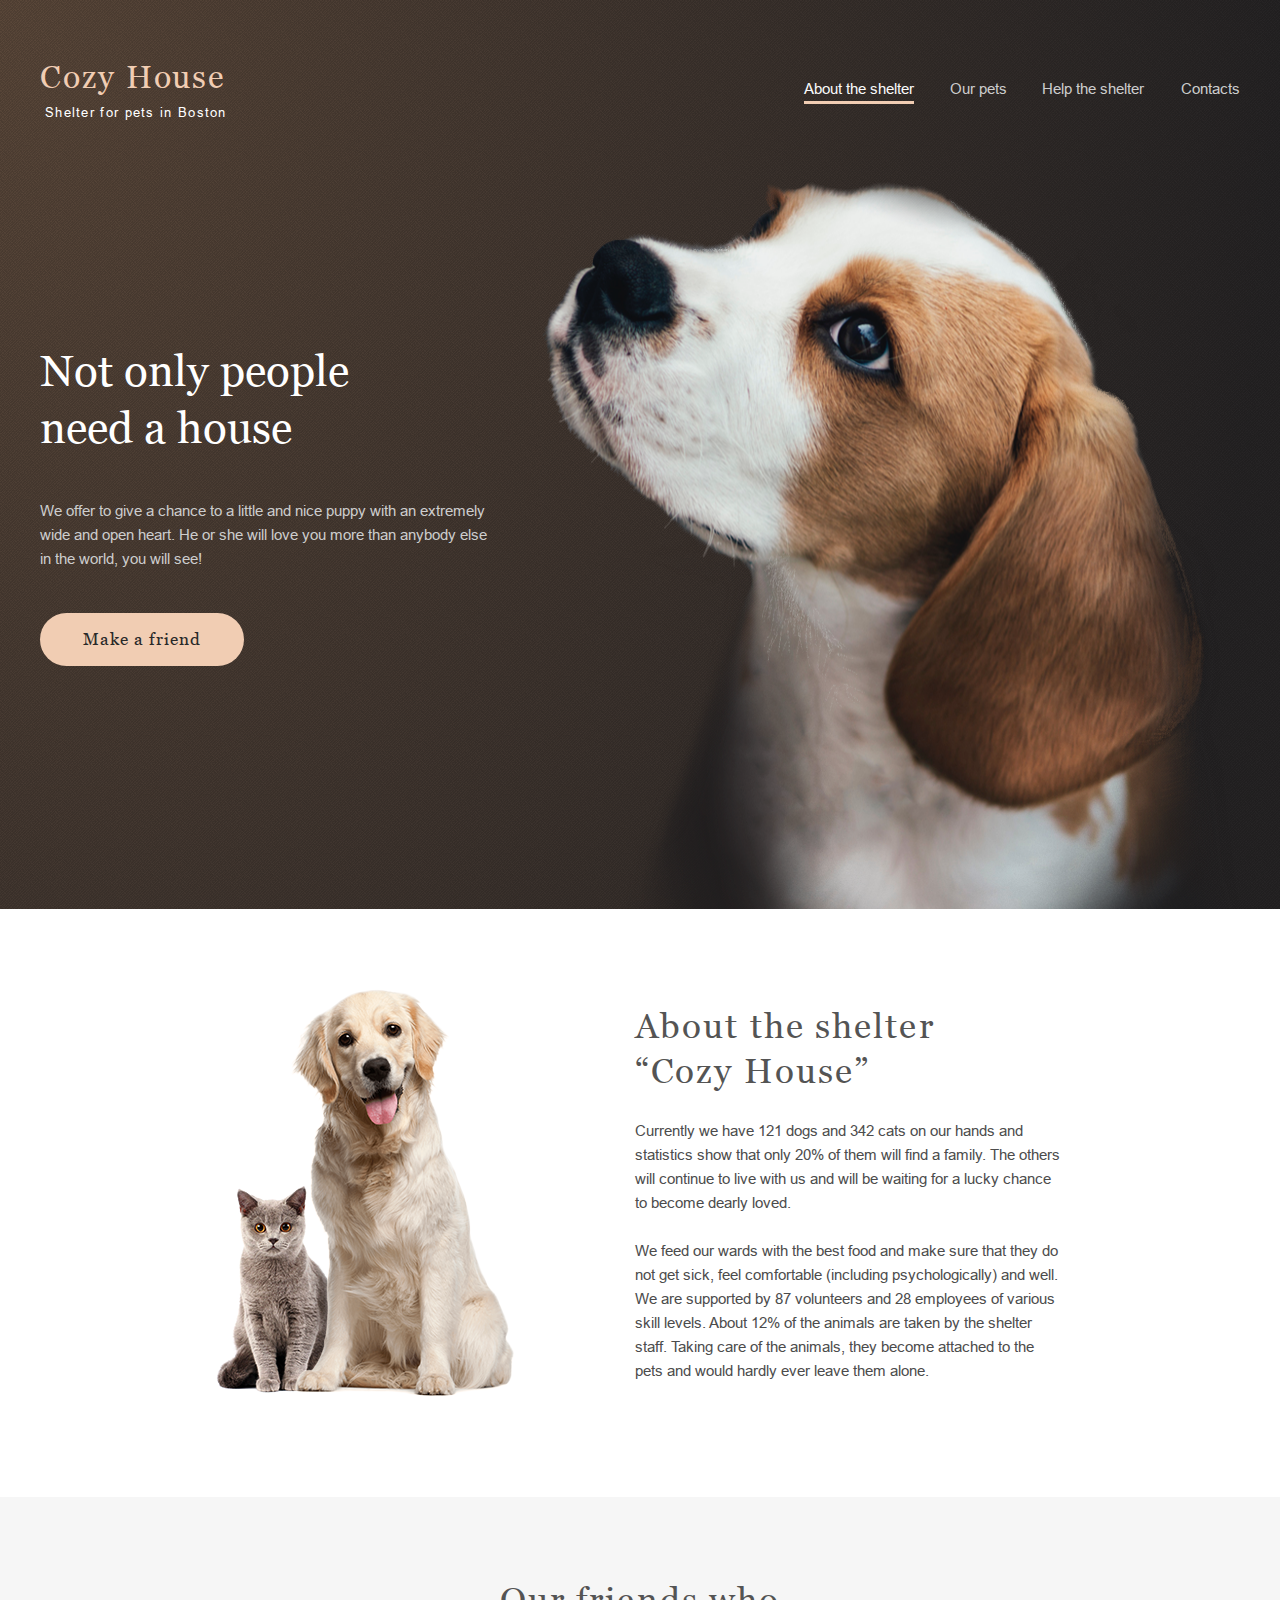
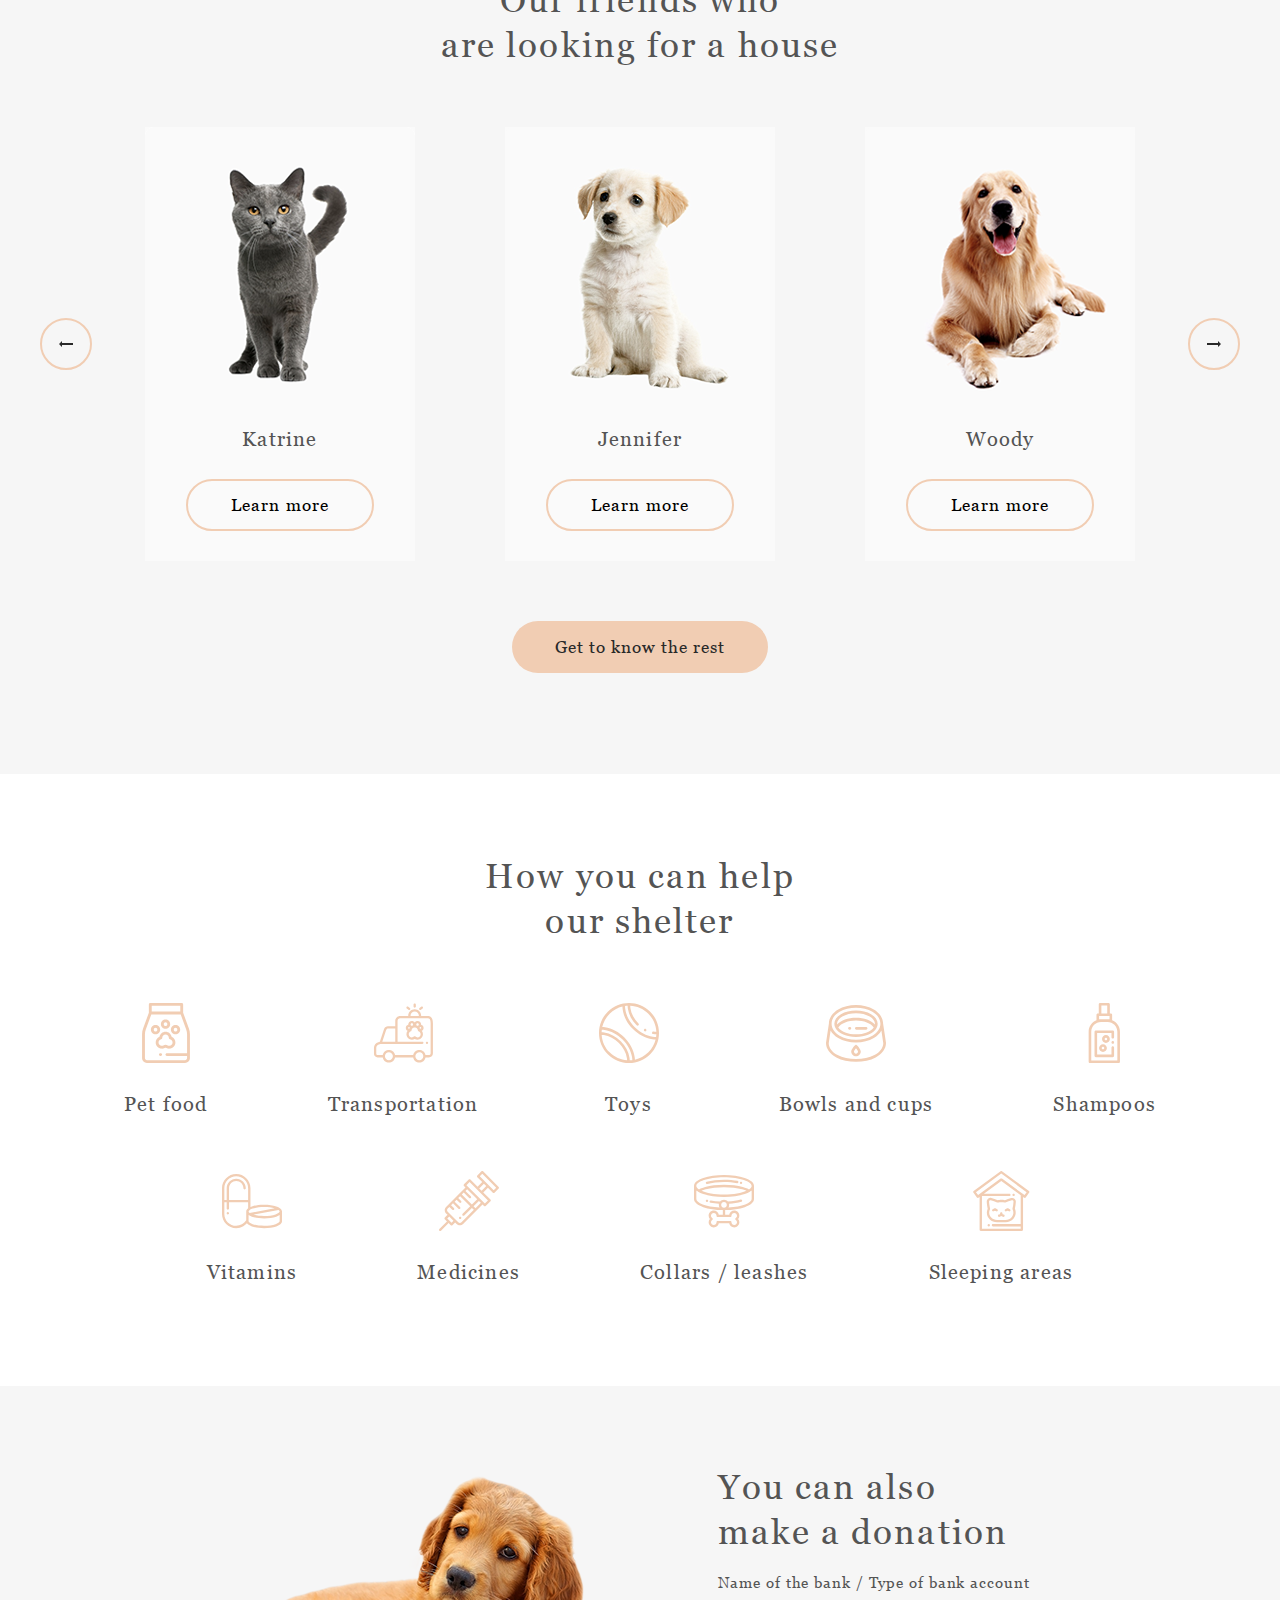
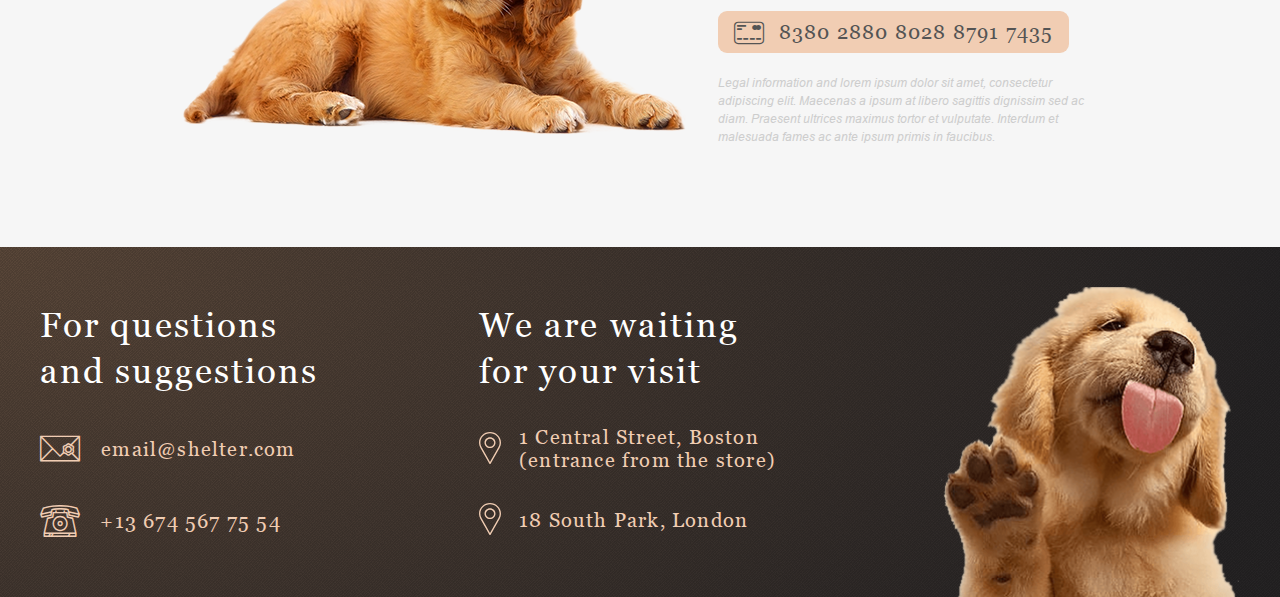
==== pages/main/index.html @ 93986384 "feat: add adaptive slider 768px and 320px" ====
<!DOCTYPE html>
<html lang="en">

<head>
    <meta charset="UTF-8">
    <meta http-equiv="X-UA-Compatible" content="IE=edge">
    <meta name="viewport" content="width=device-width, initial-scale=1.0">
    <title>Shelter</title>
    <link rel="stylesheet" href="style.css">
</head>

<body>
    <div class="wrapper">

        <header class="header">
            <div class="header__container _container">
                <div class="logo">
                    <a href="#" class="logo__title">
                        <h1>Cozy House</h1>
                    </a>
                    <p class="logo__subtitle">Shelter for pets in Boston</p>
                </div>
                <nav class="header__menu">
                    <ul class="menu__list">
                        <li class="menu__item">
                            <a href="" class="menu__link menu__link_active">About the shelter</a>
                        </li>
                        <li class="menu__item">
                            <a href="" class="menu__link">Our pets</a>
                        </li>
                        <li class="menu__item">
                            <a href="" class="menu__link">Help the shelter</a>
                        </li>
                        <li class="menu__item">
                            <a href="" class="menu__link">Contacts</a>
                        </li>
                    </ul>
                </nav>
            </div>
        </header>

        <main class="main">
            <section class="start-screen">
                <div class="start-screen__container _container">
                    <div class="start-screen__сontent">
                        <h2 class="start-screen__title title">Not only people need a house</h2>
                        <p class="start-screen__text text">We offer to give a chance to a little and nice puppy with an
                            extremely wide and open heart. He or she will love you more than anybody else in the world,
                            you will see!</p>
                            <div class="start-screen__button"><a href="" class="button orange">Make a friend</a></div>
                    </div>
                    <div class="start-screen-puppy _ibg">
                        <img src="../../assets/images/start-screen-puppy.png" alt="puppy">
                    </div>
                </div>
                <div class="start-screen__img"></div>
            </section>
            <section class="about">
                <div class="about__container _container">
                    <div class="about__pets _ibg">
                        <img src="../../assets/images/about-pets.png" alt="pets">
                    </div>
                    <div class="about__content">
                        <h2 class="about__title title_dark">About the shelter “Cozy House”</h2>
                        <p class="about__text text_dark">Currently we have 121 dogs and 342 cats on our hands and
                            statistics
                            show that only 20% of them will find a family. The others will continue to live with us and
                            will be waiting for a lucky chance to become dearly loved.</p>
                        <p class="about__text text_dark">We feed our wards with the best food and make sure that they do
                            not
                            get sick, feel comfortable (including psychologically) and well. We are supported by 87
                            volunteers and 28 employees of various skill levels. About 12% of the animals are taken by
                            the shelter staff. Taking care of the animals, they become attached to the pets and would
                            hardly ever leave them alone.</p>
                    </div>
                </div>
            </section>
            <section class="our-friends">
                <div class="our-friends__container _container">
                    <div class="our-friends__title title_dark">
                        <h2>Our friends who <br> are looking for a house</h2>
                    </div>
                    <div class="slider">
                        <button class="button-round slider-button" id="previous-slide"><img
                                src="../../assets/icons/left-arrow.svg" alt="left"></button>
                        <div class="slides">
                            <div class="card">
                                <img src="../../assets/images/katrine.png" alt="Katrine">
                                <h3>Katrine</h3>
                                <button class="button border">Learn more</button>
                            </div>
                            <div class="card">
                                <img src="../../assets/images/jennifer.png" alt="Jennifer">
                                <h3>Jennifer</h3>
                                <button class="button border">Learn more</button>
                            </div>
                            <div class="card">
                                <img src="../../assets/images/woody.png" alt="Woody">
                                <h3>Woody</h3>
                                <button class="button border">Learn more</button>
                            </div>
                        </div>
                        <button class="button-round slider-button" id="next-slide"><img
                                src="../../assets/icons/rigth-arrow.svg" alt="right"></button>
                    </div>
                    <a href="./../pets/index.html" class="button orange">Get to know the rest</a>
                </div>
            </section>
            <section class="help">
                <div class="help__container _container">
                    <div class="help__content">
                        <div class="help__title title_dark">How you can help <br>
                            our shelter</div>
                        <ul class="help__list">
                            <div class="help-card__container">
                                <li class="help-card help-card_1">
                                    <img src="../../assets/icons/icon-pet-food.svg" alt="" class="card__img">
                                    <h4 class="help-card__text">Pet food</h4>
                                </li>
                                <li class="help-card help-card_2">
                                    <img src="../../assets/icons/icon-transportation.svg" alt="" class="card__img">
                                    <h4 class="help-card__text">Transportation</h4>
                                </li>
                                <li class="help-card help-card_3">
                                    <img src="../../assets/icons/icon-toys.svg" alt="" class="card__img">
                                    <h4 class="help-card__text">Toys</h4>
                                </li>
                                <li class="help-card help-card_4">
                                    <img src="../../assets/icons/icon-bowls-and-cups.svg" alt="" class="card__img">
                                    <h4 class="help-card__text">Bowls and cups</h4>
                                </li>
                                <li class="help-card help-card_5">
                                    <img src="../../assets/icons/icon-shampoos.svg" alt="" class="card__img">
                                    <h4 class="help-card__text">Shampoos</h4>
                                </li>
                                <li class="help-card help-card_6">
                                    <img src="../../assets/icons/icon-vitamins.svg" alt="" class="card__img">
                                    <h4 class="help-card__text">Vitamins</h4>
                                </li>
                                <li class="help-card help-card_7">
                                    <img src="../../assets/icons/icon-medicines.svg" alt="" class="card__img">
                                    <h4 class="help-card__text">Medicines</h4>
                                </li>
                                <li class="help-card help-card_8">
                                    <img src="../../assets/icons/icon-collars-leashes.svg" alt="" class="card__img">
                                    <h4 class="help-card__text">Collars / leashes</h4>
                                </li>
                                <li class="help-card help-card_9">
                                    <img src="../../assets/icons/icon-sleeping-area.svg" alt="" class="card__img">
                                    <h4 class="help-card__text">Sleeping areas</h4>
                                </li>
                            </div>
                        </ul>
                    </div>
                </div>
            </section>
            <section class="donation">
                <div class="donation__container _container">
                    <img src="../../assets/images/donation-dog.png" alt="donation-dog" class="donation__img">
                    <div class="donation__content">
                        <h3 class="donation__title title_dark">You can also make a donation</h3>
                        <h5>Name of the bank / Type of bank account</h5>
                        <a href="" class="donation__credit-card _icon-credit-card">8380 2880 8028 8791 7435</a>
                        <p class="donation__text text">Legal information and lorem ipsum dolor sit amet, consectetur
                            adipiscing elit. Maecenas a ipsum at libero sagittis dignissim sed ac diam. Praesent
                            ultrices maximus tortor et vulputate. Interdum et malesuada fames ac ante ipsum primis in
                            faucibus.</p>
                    </div>
                </div>
            </section>
        </main>

        <footer class=" footer">
            <div class="footer__container _container">
                <div class="questions footer-content">
                    <h3 class="questions__title title">For questions and suggestions</h3>
                    <div class="questions__email">
                        <a href="" class="_icon-mail">email@shelter.com</a>
                    </div>
                    <div class="questions__tel _icon-phone">
                        <a href="">+13 674 567 75 54</a>
                    </div>
                </div>
                <div class="location footer-content footer-content_location">
                    <h3 class="location__title title">We are waiting for your visit</h3>
                    <div class="location__city">
                        <a href="">1 Central Street, Boston (entrance from the store)</a>
                    </div>
                    <div class="location__city location__city_london">
                        <a href="">18 South Park, London </a>
                    </div>
                </div>
                <div class="footer__puppy _ibg">
                    <img src="../../assets/images/footer-puppy.png" alt="puppy">
                </div>
            </div>
        </footer>
    </div>
    <script src="script.js"></script>
</body>

</html>
---- pages/main/style.css ----
/*Обнуление*/
* {
    padding: 0;
    margin: 0;
    border: 0;
}

*,
*:before,
*:after {
    -moz-box-sizing: border-box;
    -webkit-box-sizing: border-box;
    box-sizing: border-box;
}

:focus,
:active {
    outline: none;
}

a:focus,
a:active {
    outline: none;
}

nav,
footer,
header,
aside {
    display: block;
}

html,
body {
    height: 100%;
    width: 100%;
    font-size: 100%;
    line-height: 1;
    /* font-size: 16px; */
    -ms-text-size-adjust: 100%;
    -moz-text-size-adjust: 100%;
    -webkit-text-size-adjust: 100%;
}

input,
button,
textarea {
    font-family: inherit;
}

input::-ms-clear {
    display: none;
}

button {
    cursor: pointer;
}

button::-moz-focus-inner {
    padding: 0;
    border: 0;
}

a,
a:visited {
    text-decoration: none;
}

a:hover {
    text-decoration: none;
}

ul li {
    list-style: none;
}

img {
    vertical-align: top;
}

h1,
h2,
h3,
h4,
h5,
h6 {
    font-size: inherit;
    font-weight: inherit;
}

/*--------------------*/

/*-----------------------------подключение шрифтов------------------------------------*/

@font-face {
    font-family: "Arial";
    src: url("../../assets/fonts/arial.eot") format("eot"),
        url("../../assets/fonts/arial.woff") format("woff"),
        url("../../assets/fonts/arial.woff2") format("woff2"),
        url("../../assets/fonts/arial.ttf") format("ttf");
    font-weight: 400;
    font-style: normal;
    font-display: swap;
}

@font-face {
    font-family: "Arial";
    src: url("../../assets/fonts/arial-italic.eot") format("eot"),
        url("../../assets/fonts/arial-italic.woff") format("woff"),
        url("../../assets/fonts/arial-italic.woff2") format("woff2"),
        url("../../assets/fonts/arial-italic.ttf") format("ttf");
    font-weight: 400;
    font-style: italic;
    font-display: swap;
}

@font-face {
    font-family: "Georgia";
    src: url("../../assets/fonts/georgia.eot") format("eot"),
        url("../../assets/fonts/georgia.woff") format("woff"),
        url("../../assets/fonts/georgia.woff2") format("woff2"),
        url("../../assets/fonts/georgia.ttf") format("ttf");
    font-weight: 400;
    font-style: normal;
    font-display: swap;
}

@font-face {
    font-family: "Georgia";
    src: url("../../assets/fonts/georgia-italic.eot") format("eot"),
        url("../../assets/fonts/georgia-italic.woff") format("woff"),
        url("../../assets/fonts/georgia-italic.woff2") format("woff2"),
        url("../../assets/fonts/georgia-italic.ttf") format("ttf");
    font-weight: 400;
    font-style: italic;
    font-display: swap;
}

@font-face {
    font-family: "Georgia";
    src: url("../../assets/fonts/georgia-bold.eot") format("eot"),
        url("../../assets/fonts/georgia-bold.woff") format("woff"),
        url("../../assets/fonts/georgia-bold.woff2") format("woff2"),
        url("../../assets/fonts/georgia-bold.ttf") format("ttf");
    font-weight: 700;
    font-style: normal;
    font-display: swap;
}

@font-face {
    font-family: 'icons';
    src: url('../../assets/fonts/icons.eot?ieyt73#iefix'),
        url('../../assets/fonts/icons.ttf?ieyt73') format('truetype'),
        url('../../assets/fonts/icons.woff?ieyt73') format('woff'),
        url('../../assets/fonts/icons.svg?ieyt73#icons') format('svg');
    font-weight: normal;
    font-style: normal;
    font-display: block;
}

[class^="_icon-"]::before,
[class*=" _icon-"]::before {
    /* use !important to prevent issues with browser extensions that change fonts */
    font-family: 'icons' !important;
    speak: never;
    font-style: normal;
    font-weight: normal;
    font-variant: normal;
    text-transform: none;
    line-height: 1;

    /* Better Font Rendering =========== */
    -webkit-font-smoothing: antialiased;
    -moz-osx-font-smoothing: grayscale;
}

._icon-Arrow:before {
    content: "\e900";
}

._icon-credit-card:before {
    content: "\e901";
    font-size: 23px;
    padding-right: 14px;
    position: relative;
    top: 4px;
}

._icon-mail:before {
    content: "\e902";
    color: #f1cdb3;
    font-size: 26px;
    padding-right: 20px;
    position: relative;
    top: 4px;
}

._icon-phone:before {
    content: "\e903";
    color: #f1cdb3;
    font-size: 32px;
    padding-right: 13px;
    position: relative;
    top: 7px;
}

._icon-pin:before {
    content: "\e904";
    color: #f1cdb3;
    font-size: 32px;
    padding-right: 12px;
    position: relative;
    top: 18px;
}

._icon-Vector:before {
    content: "\e905";
}



/* ------------------------------------------------------------------------------------------------------------ */

body {
    font-family: Georgia;
    font-size: 0.9375rem;
    font-style: normal;
    font-weight: 400;
    color: #C4C4C4;
}

.wrapper {
    min-height: 100%;
    overflow: hidden;
    display: flex;
    flex-direction: column;
}

._container {
    max-width: 1200px;
    margin: 0 auto;
    padding-left: 40px;
    padding-right: 40px;
    box-sizing: content-box;
}

@media (max-width: 1200px) {
    ._container {
        padding-left: 30px;
        padding-right: 30px;
    }
}

@media (max-width: 320px) {
    ._container {
        padding-left: 10px;
        padding-right: 10px;
    }
}

._ibg {
    position: relative;
}

._ibg img {
    position: absolute;
    width: 100%;
    height: 100%;
    top: 0;
    left: 0;
    object-fit: cover;
}

.title {
    font-size: 44px;
    line-height: 130%;
    color: #FFFFFF;
}


@media (max-width: 750px) {
    .title {
        font-size: 40px;
    }
}

@media (max-width: 400px) {
    .title {
        font-size: 25px;
    }
}

.title_dark {
    font-size: 35px;
    line-height: 130%;
    letter-spacing: 0.06em;
    color: #545454;
}

@media (max-width: 320px) {
    .title_dark {
        font-size: 25px;
    }
}

.button {
    display: inline-block;
    padding: 13px 43px;
    cursor: pointer;
    background-color: transparent;
    border: none;
    border-radius: 100px;
    font-family: 'Georgia';
    font-size: 17px;
    line-height: 130%;
    letter-spacing: 0.06em;
}

.orange {
    background: #F1CDB3;
    color: #292929;
    padding-bottom: 15px;
    padding-top: 15px;
}

.border {
    border: 2px solid #F1CDB3;
}


/*-----------------------------header------------------------------------*/

.header {
    position: absolute;
    width: 100%;
    top: 60px;
    left: 0;
    z-index: 4;
}

@media (max-width: 1200px) {
    .header {
        top: 30px;
    }
}

.header__container {
    display: flex;
    min-height: 60px;
    align-items: center;
    justify-content: space-between;
}

.logo__title {
    font-size: 32px;
    color: #F1CDB3;
    letter-spacing: 0.06em;
    line-height: 110%;
}

.logo__subtitle {
    font-family: Arial, "Helvetica Neue", Helvetica, sans-serif;
    font-weight: 400px;
    font-size: 0.8125rem;
    line-height: 0.9375rem;
    letter-spacing: 0.1em;
    color: #FFFFFF;
    padding: 10px 0 0 5px;
}

.menu__list {
    display: flex;
    flex-wrap: wrap;
    margin-top: -2px;
}

@media (max-width: 750px) {
    .menu__list {
        display: none;
    }
}

.menu__item:nth-child(1) {
    margin-right: 36px;
}

.menu__item:nth-child(2) {
    margin-right: 35px;
}

.menu__item:nth-child(3) {
    margin-right: 37px;
}

.menu__link {
    font-family: Arial, "Helvetica Neue", Helvetica, sans-serif;
    line-height: 160%;
    color: #CDCDCD;
    padding-bottom: 4px;
}

.menu__link_active {
    color: #FAFAFA;
    border-bottom: 3px solid #F1CDB3;
}

/*-----------------------------main - start-screen------------------------------------*/

.main {
    flex: 1 1 auto;
}

.start-screen {
    position: relative;
}

.start-screen__img {
    position: absolute;
    top: 0;
    left: 0;
    width: 100%;
    height: 100%;
    background: url(../../assets/images/noise_transparent.png),
        radial-gradient(100% 215.42% at 0% 0%, #5B483A 0%, #262425 100%),
        url(../../assets/images/start-screen-background.jpg) 0 0 / cover no-repeat;
    z-index: 0;
    object-fit: cover;
}

.start-screen__container {
    position: relative;
    display: flex;
    flex-wrap: wrap;
    align-items: flex-start;
    justify-content: space-between;
    padding-top: 180px;
    z-index: 2;
}

@media (max-width: 1200px) {
    .start-screen__container {
        padding-top: 150px;
    }
}

.start-screen__сontent {
    flex: 1 1 auto;
    max-width: 460px;
    z-index: 3;
    padding-top: 163px;
    padding-bottom: 243px;
    align-self: stretch;
}

@media (max-width: 1240px) {
    .start-screen__сontent {
        padding: 0;
        margin: 0 auto 100px;
    }
}

@media (max-width: 320px) {
    .start-screen__сontent {
        max-width: 300px;
        margin: 0 auto 105px;
        text-align: center;
    }
}

.start-screen__title {
    width: 310px;
    margin-bottom: 42px;
}

@media (max-width: 320px) {
    .start-screen__title {
        width: 200px;
        margin: 0 auto 41px;
        text-align: center;
        letter-spacing: 0.06em;
    }
}

.start-screen__text {
    margin-bottom: 42px;
}

@media (max-width: 320px) {
    .start-screen__text {
        margin: 0 auto 42px;
        text-align: center;
        padding: 0 2px;
    }
}

.text {
    font-family: 'Arial';
    line-height: 160%;
    color: #CDCDCD;
}

@media (max-width: 768px) {
    .start-screen__button {
        text-align: center;
    }
}

.start-screen-puppy {
    width: 698px;
    height: auto;
    align-self: stretch;
}

@media (max-width: 1240px) {
    .start-screen-puppy {
        width: 569px;
        height: 593px;
        margin: 0 0 0 auto;
    }
}

@media (max-width: 650px) {
    .start-screen-puppy {
        width: 360px;
        height: 371.77px;
        margin: 0 0 0 auto;
    }
}

@media (max-width: 450px) {
    .start-screen-puppy {
        width: 280px;
        height: 290px;
        margin: 0 0 0 auto;
    }
}

@media (max-width: 320px) {
    .start-screen-puppy {
        width: 260px;
        height: 271.77px;
        margin: 0 0 0 auto;
    }
}


/*-----------------------------main - about------------------------------------*/

.about {
    background: #FFFFFF;
}

.about__container {
    display: flex;
    flex-wrap: wrap;
    justify-content: center;
    gap: 10%;
    padding-top: 80px;
    padding-bottom: 100px;
}

@media (max-width: 1200px) {
    .about__container {
        padding-top: 66px;
    }
}

@media (max-width: 320px) {
    .about__container {
        padding-top: 42px;
        padding-bottom: 43px;
    }
}

.about__pets {
    width: 300px;
    height: 408px;
}

.about__pets img {
    width: 100%;
    height: 100%;
}

@media (max-width: 320px) {
    .about__pets {
        width: 260px;
        height: 353.6px;
    }

    .about__pets img {
        width: 100%;
        height: 100%;
    }
}

.about__content>*:not(:last-child) {
    margin: 0 0 24px 0;
}

.about__content {
    max-width: 430px;
    min-height: 380px;
    padding-top: 15px;
}

@media (max-width: 872px) {
    .about__content {
        order: 1;
        margin-bottom: 80px;
    }
}

@media (max-width: 320px) {
    .about__content {
        max-width: 270px;
        margin: 0 auto;
        padding: 0 0.5px;
        margin-bottom: 41px;
    }
}

.about__title {
    max-width: 370px;
}

@media (max-width: 320px) {
    .about__title {
        max-width: 269px;
        text-align: center;
        margin-bottom: 30px;
    }
}


.about__text {}

@media (max-width: 320px) {
    .about__text {
        text-align: justify;
    }

    .about__content>*:not(:last-child) {
        margin-bottom: 23px;
    }
}

.text_dark {
    font-family: 'Arial';
    font-size: 15px;
    color: #4C4C4C;
    line-height: 160%;
}

@media (max-width: 872px) {
    .about__pets {
        order: 2;
    }
}

/*-----------------------------main - our-friends------------------------------------*/

.our-friends {
    background: #F6F6F6;
}

.our-friends__container {
    justify-content: center;
    text-align: center;
    background: #F6F6F6;
    padding-top: 81px;
}

@media (max-width: 1200px) {
    .our-friends__container {
        padding-top: 80px;
    }
}

@media (max-width: 767px) {
    .our-friends__container {
        padding-top: 42px;
    }
}

.our-friends__title {
    margin-bottom: 58px;
}

@media (max-width: 1200px) {
    .our-friends__title {
        margin-bottom: 59px
    }
}

@media (max-width: 767px) {
    .our-friends__title {
        margin-bottom: 41px;
    }
}

.our-friends h3 {
    font-size: 20px;
    line-height: 23px;
    margin-bottom: 28px;
    letter-spacing: 0.06em;
    color: #545454;
}

@media (max-width: 1200px) {
    .our-friends h3 {
        margin-bottom: 28px;
    }
}

@media (max-width: 767px) {
    .our-friends h3 {
        margin-bottom: 28px;
    }
}

.our-friends .button.orange {
    margin-bottom: 101px;
}

.slider {
    display: flex;
    justify-content: space-between;
    align-items: center;
    gap: 52px;
    margin: 0 auto 60px;
}

@media (max-width: 1200px) {
    .slider {
        max-width: 708px;
        gap: 11px;
        margin-bottom: 59px;
    }
}

@media (max-width: 767px) {
    .slider {
        width: 270px;
        flex-direction: row;
        flex-wrap: wrap;
        justify-content: space-around;
        gap: 0;
        margin-bottom: 42px;
    }
}

.slides {
    display: flex;
    gap: 90px;
}

@media (max-width: 1200px) {
    .slides {
        gap: 41px;
    }
}

@media (max-width: 767px) {
    .slides {
        order: 1;
    }
}

.button-round {
    display: flex;
    justify-content: center;
    align-items: center;
    width: 52px;
    height: 52px;
    border: 2px solid #F1CDB3;
    border-radius: 100px;
    background-color: transparent;
    cursor: pointer;
}

@media (max-width: 767px) {
    .button-round {
        order: 2;
    }
}

.card {
    background: #FAFAFA;
}

@media (max-width: 1200px) {
    .card:last-child {
        display: none;
    }
}

@media (max-width: 767px) {
    .card:not(:first-child) {
        display: none;
    }
    .card {
        margin-bottom: 20px;
    }
}



.card img {
    margin-bottom: 31px;
}

.card button {
    margin-bottom: 30px;
}

@media (max-width: 767px) {
    .our-friends .button.orange {
        margin-bottom: 43px;
    }
}


/*-----------------------------main - help------------------------------------*/

.help {
    background: #FFFFFF;
}

.help__container {
    padding-top: 80px;
    padding-bottom: 102px;
}

@media (max-width: 320px) {
    .help__container {
        max-width: 290px;
        padding-top: 41px;
        padding-bottom: 16px;
    }
}

.help__content {}

.help__title {
    text-align: center;
    margin-bottom: 58px;
}

@media (max-width: 320px) {
    .help__title {
        margin-bottom: 41px;
    }
}

.help__list {
    text-align: center;
}

.help-card {
    display: flex;
    flex-direction: column;
    align-items: center;
    min-height: 113px;
}

.help-card__container {
    display: flex;
    flex: 0 1 20%;
    gap: 120px;
    flex-wrap: wrap;
    justify-content: center;
    row-gap: 55px;
}

@media (max-width: 1200px) {
    .help-card__container {
        column-gap: 60px;
        row-gap: 56px;
    }

    .help-card {
        width: 170px;
    }
}

@media (max-width: 320px) {
    .help-card__container {
        column-gap: 30px;
        row-gap: 4px;
    }

    .help-card {
        width: 130px;
        height: 87px;
    }

    li:last-child {
        margin: 0 auto 0 0;
    }
}

.help-card img {
    width: 60px;
    height: 60px;
    margin-bottom: 30px;
}

@media (max-width: 320px) {
    .help-card img {
        width: 50px;
        height: 50px;
        margin-bottom: 21px;
    }
}

.help-card__text {
    font-size: 20px;
    line-height: 115%;
    letter-spacing: 0.06em;
    color: #545454;
}

@media (max-width: 320px) {
    .help-card__text {
        font-size: 15px;
        line-height: 110%;
    }

}

/*-----------------------------main - donation------------------------------------*/

.donation {
    background: #F6F6F6;
}

.donation__container {
    display: flex;
    flex-wrap: wrap;
    justify-content: space-between;
    align-items: flex-start;
    max-width: 915px;
    padding-top: 89px;
    padding-bottom: 37px;
}

@media (max-width: 1200px) {
    .donation__container {
        justify-content: center;
        padding-bottom: 101px;
    }
}

@media (max-width: 320px) {
    .donation__container {
        max-width: 300px;
        padding-top: 51px;
        padding-bottom: 42px;
    }
}

.donation__img {
    width: 505px;
    height: auto;
}

@media (max-width: 945px) {
    .donation__img {
        order: 2;
    }
}

@media (max-width: 320px) {
    .donation__img {
        width: 260px;
        height: auto;
    }
}

.donation__content {
    flex: 0 0 380px;
    margin-top: -10px;
    margin-bottom: 4px;
    padding-bottom: 60px;
}

@media (max-width: 768px) {
    .donation__content {
        padding-bottom: 56px;
    }
}

@media (max-width: 320px) {
    .donation__content {
        flex: 0 0 93.75%;
        text-align: center;
        margin: 0 auto;
        order: 1;
        margin-top: -9px;
        margin-bottom: 0.5px;
    }
}

.donation__content h5 {
    line-height: 110%;
    letter-spacing: 0.06em;
    color: #545454;
    margin-bottom: 26px;
}

@media (max-width: 320px) {
    .donation__content h5 {
        padding-top: 19px;
        font-size: 15px;
        line-height: 160%;
        width: 300px;
        letter-spacing: 0.0001px;
        margin-bottom: 25px;
    }
}

.donation__title {
    width: 300px;
    margin-bottom: 19px;
}

@media (max-width: 768px) {
    .donation__title {
        margin-bottom: 18px;
    }
}

@media (max-width: 320px) {
    .donation__title {
        width: 70.75%;
        margin-bottom: 30px;
        text-align: center;
        margin: 0 auto;
    }
}

.donation__credit-card {
    letter-spacing: 0.06em;
    background: #F1CDB3;
    border-radius: 9px;
    font-size: 1.25rem;
    line-height: 115%;
    color: #545454;
    padding: 10px 15px 10px 16px;
}

@media (max-width: 475px) {
    .donation__credit-card {
        letter-spacing: 0.06em;
        background: #F1CDB3;
        border-radius: 9px;
        font-size: 0.9375rem;
        line-height: 115%;
        color: #545454;
        padding: 12px 16px 12px 16px;
    }
}


.donation__text {
    margin-top: 30px;
    font-style: italic;
    font-size: 12px;
    line-height: 18px;
}

@media (max-width: 320px) {
    .donation__text {
        font-style: italic;
        font-size: 12px;
        line-height: 18px;
        align-items: center;
        text-align: justify;
        padding: 0 10px;
        margin-top: 33px;
        margin-bottom: -14px;
    }
}

/*-----------------------------footer------------------------------------*/

.footer {
    background: url(../../assets/images/noise_transparent.png),
        radial-gradient(100% 215.42% at 0% 0%, #5B483A 0%, #262425 100%),
        url(../../assets/images/start-screen-background.jpg) 0 0 / cover no-repeat;
    z-index: 2;
}

.footer__container {
    display: flex;
    flex-wrap: wrap;
    padding-top: 40px;
    justify-content: center;
    align-items: flex-start;
}

@media (max-width: 1200px) {
    .footer__container {
        padding-top: 30px;
    }
}

@media (max-width: 767px) {
    .footer__container {
        padding: 30px 10px 0;
    }
}

.footer-content {
    padding-top: 16px;
}

@media (max-width: 1200px) {
    .footer-content {
        padding-top: 0;
        padding-left: 34px;
    }

    .footer-content_location {
        padding-left: 20px;
        margin-bottom: 31px;
    }
}

@media (max-width: 767px) {
    .footer-content {
        padding: 0;
    }

    .footer-content_location {
        padding: 0;
        margin-bottom: 0;
    }
}

.questions {
    flex: 0 0 439px;
    min-width: 234px;
}

@media (max-width: 1200px) {
    .questions {
        flex: 0 0 50%;
    }
}

@media (max-width: 767px) {
    .questions {
        flex: 0 0 100%;
    }
}

.footer a {
    color: #F1CDB3;
}

.questions__title {
    max-width: 290px;
    font-size: 35px;
    line-height: 130%;
    letter-spacing: 0.06em;
    margin: 0 0 38px 0;
}

@media (max-width: 767px) {
    .questions__title {
        max-width: none;
        font-size: 25px;
        text-align: center;
    }
}

.questions__email {
    font-size: 20px;
    line-height: 115%;
    margin: 0 0 37px 0;
    letter-spacing: 0.06em;
}

@media (max-width: 767px) {
    .questions__email {
        text-align: center;
        margin: 0 auto 37px;
    }
}

.questions__tel {
    font-size: 20px;
    line-height: 115%;
    letter-spacing: 0.06em;
}

@media (max-width: 767px) {
    .questions__tel {
        text-align: center;
        margin: 0 auto 44px;
    }
}

.location {
    flex: 0 0 461px;
    min-width: 234px;
}

@media (max-width: 1200px) {
    .location {
        flex: 0 0 50%;
    }
}

@media (max-width: 767px) {
    .location {
        flex: 0 0 100%;
    }
}

.location__title {
    max-width: 290px;
    font-size: 35px;
    line-height: 130%;
    letter-spacing: 0.06em;
    margin-bottom: 32px;
}

@media (max-width: 767px) {
    .location__title {
        max-width: none;
        font-size: 25px;
        text-align: center;
        padding: 0 10px;
        margin-bottom: 39px;
    }
}

.location__city {
    position: relative;
    width: 300px;
    font-size: 20px;
    line-height: 115%;
    letter-spacing: 0.06em;
    padding-left: 40px;
    margin-bottom: 37px;
}

@media (max-width: 767px) {
    .location__city {
        margin: 0 auto 45px;
    }
}

.location__city::before {
    content: '';
    width: 22px;
    height: 32px;
    position: absolute;
    top: 6px;
    left: 0px;
    background: url('../../assets/icons/icon-marker.svg') 0 0 no-repeat;
}

.location__city_london::before {
    position: absolute;
    top: -6px;
    left: 0px;
}

.footer__puppy {
    width: 300px;
    height: 310px;

}

@media (max-width: 767px) {
    .footer__puppy {
        width: 260px;
        height: 269px;
    }
}

.footer__puppy img {
    z-index: 3;
}

@media (max-width: 767px) {
    .footer__puppy img {}
}
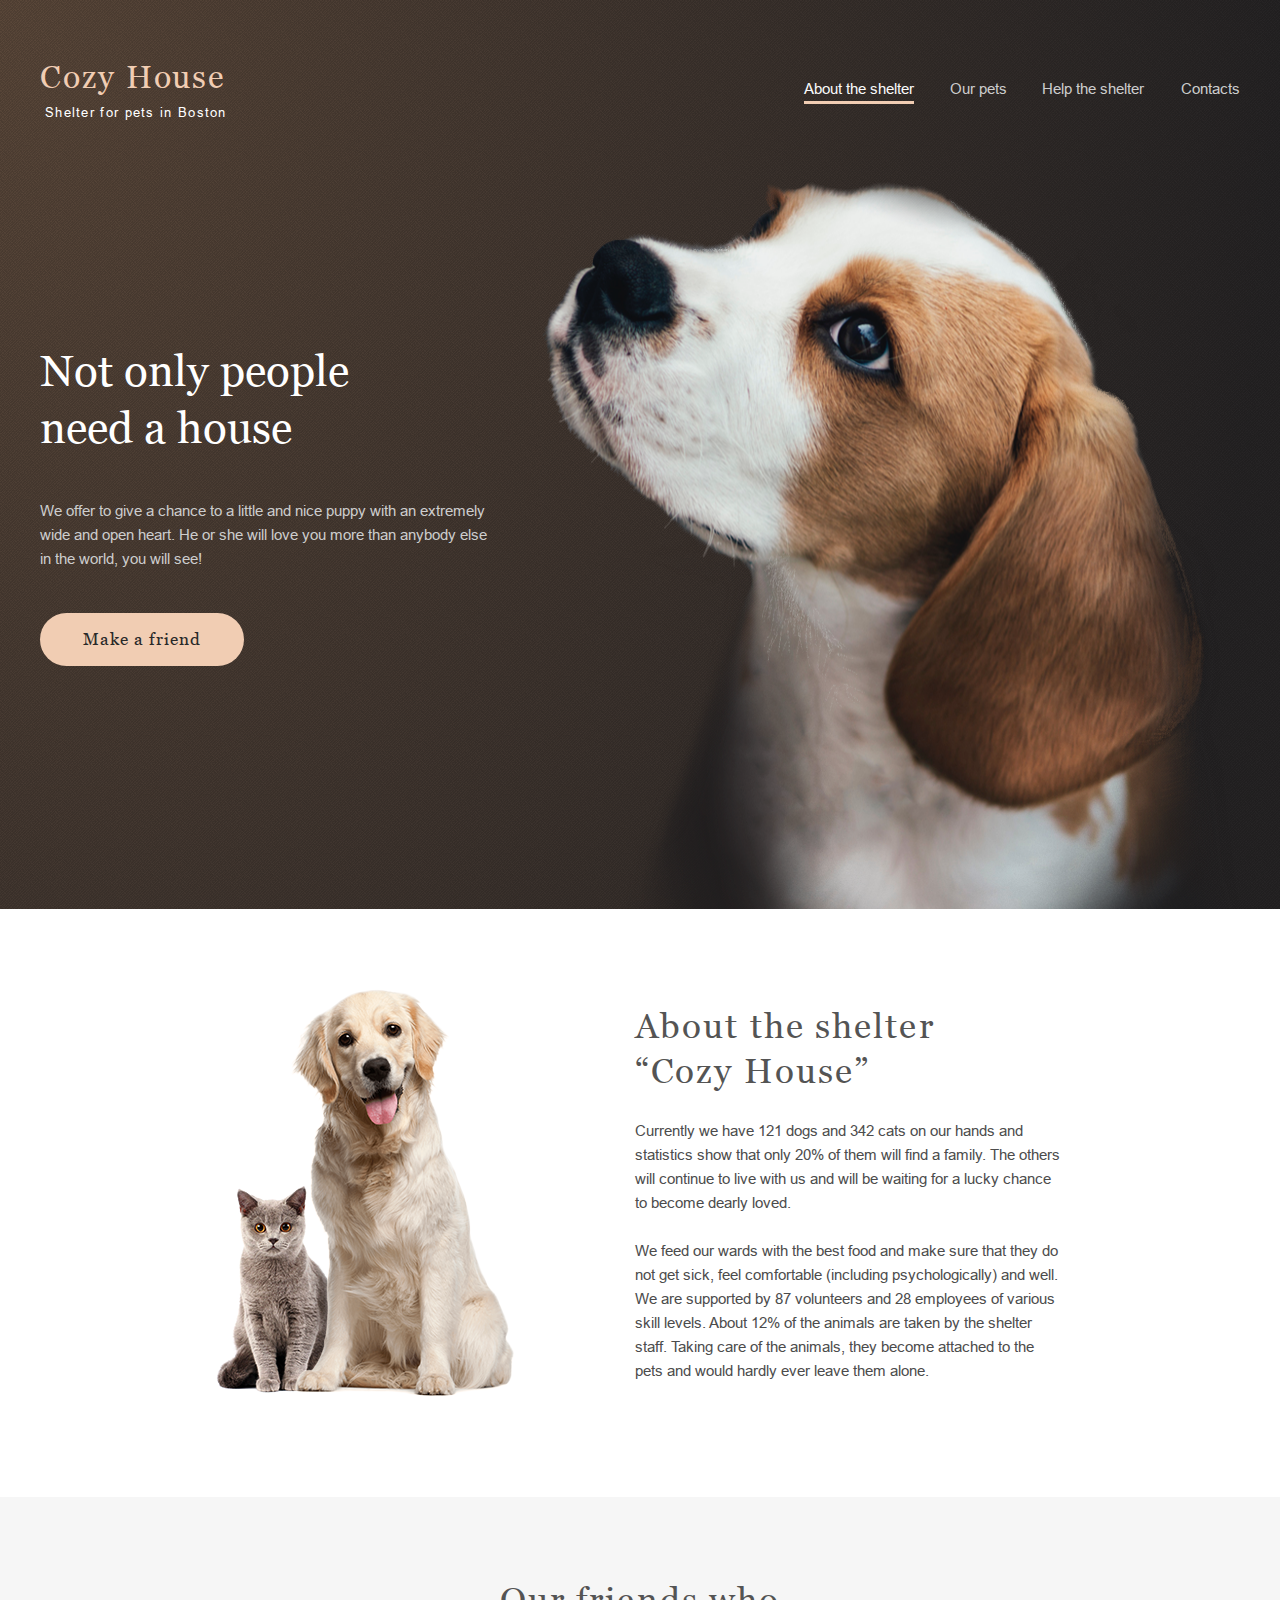
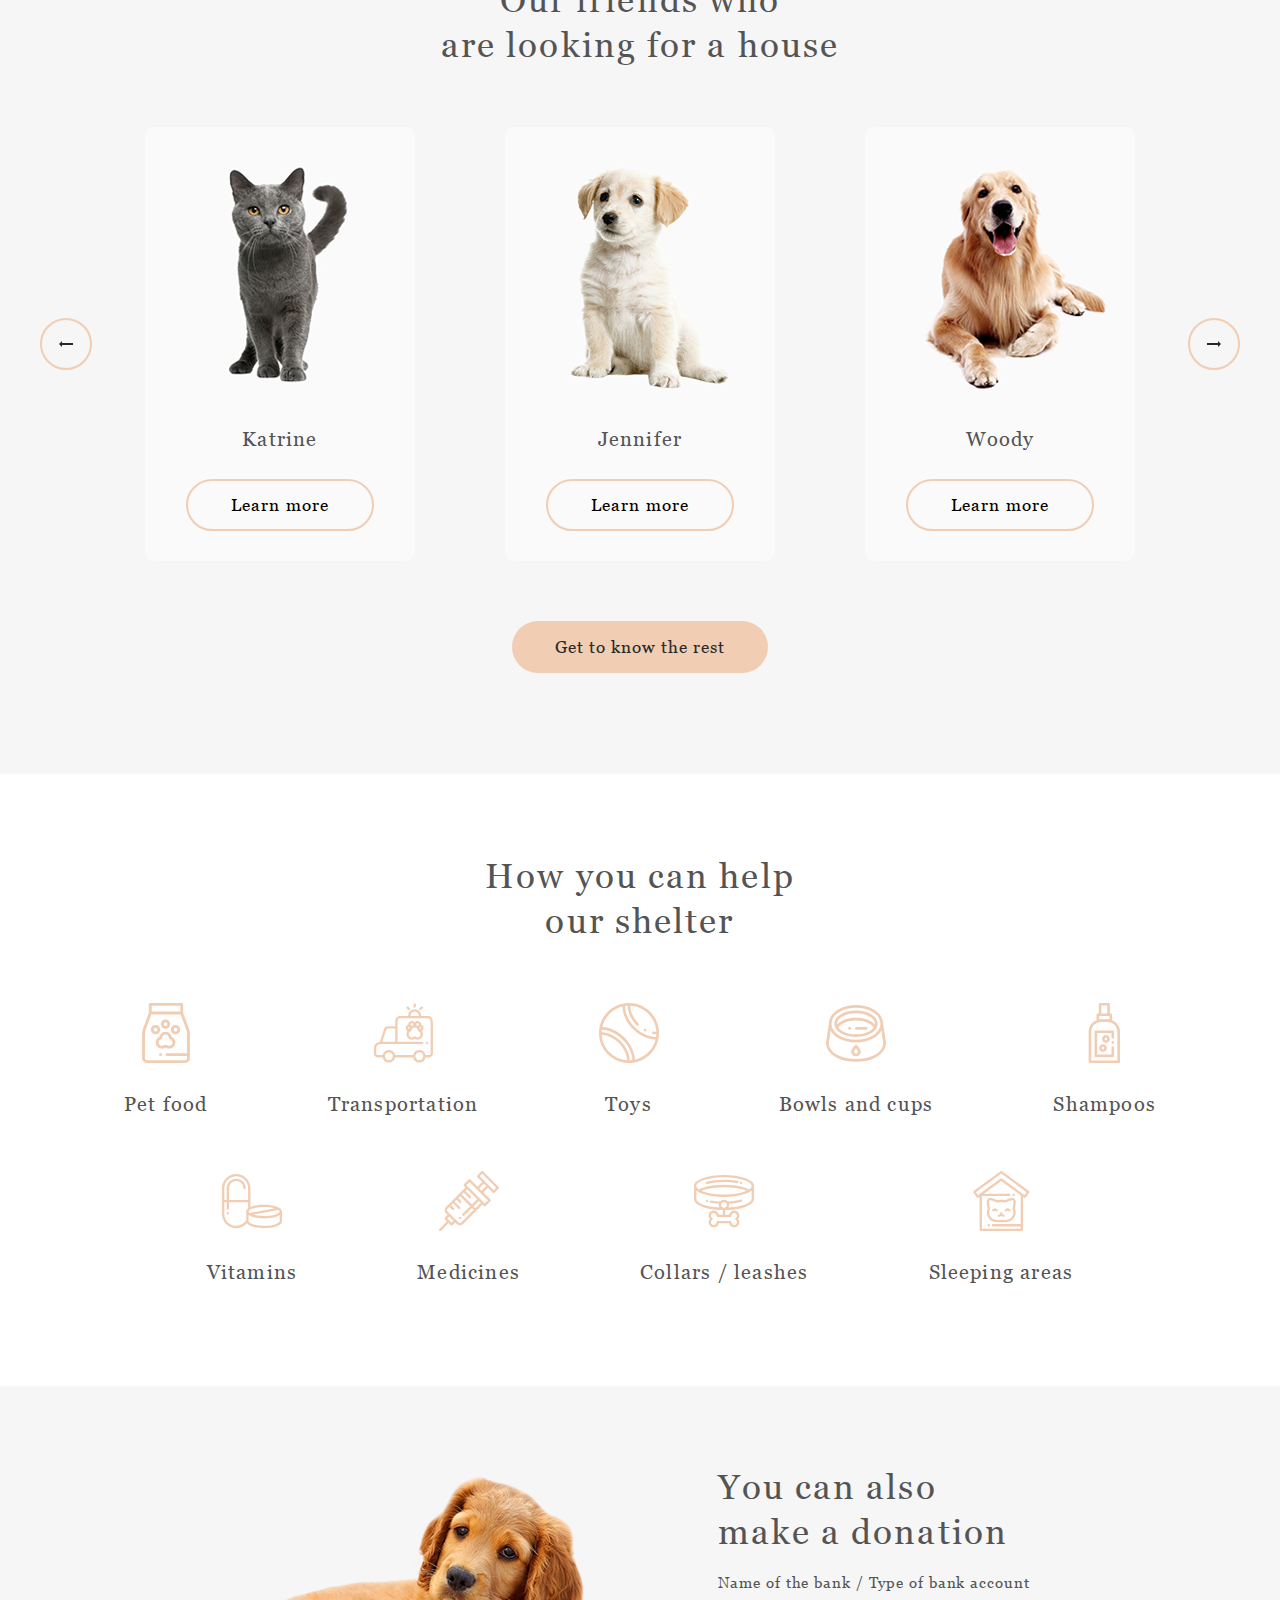
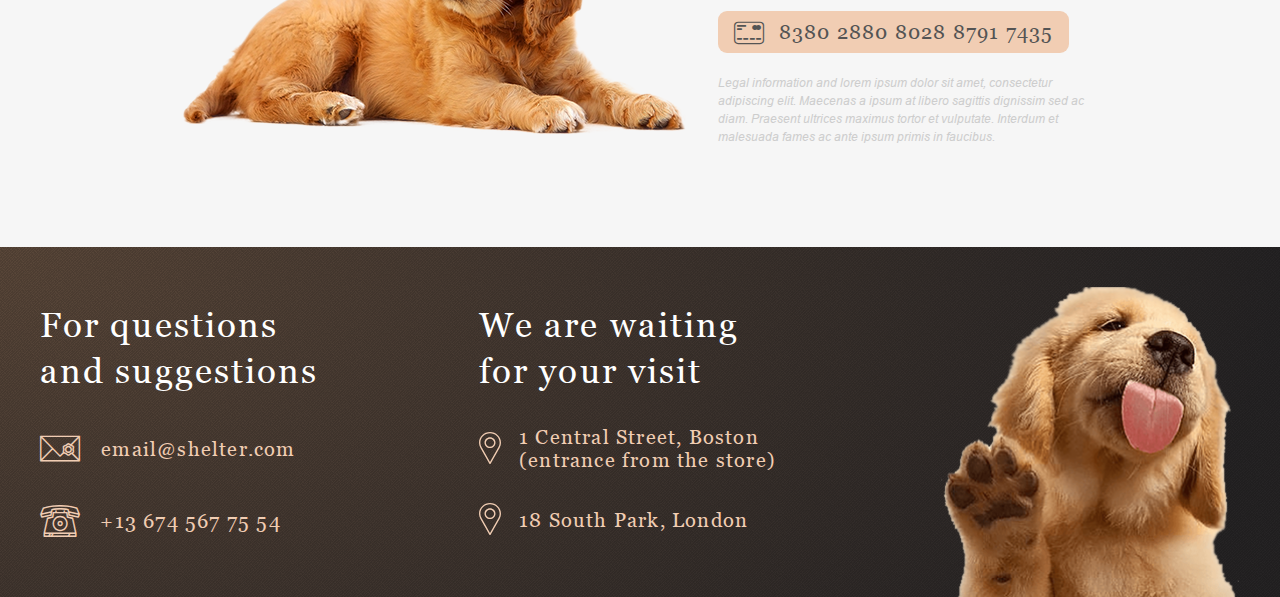
==== commit dfae8cea: "feat: add menu-burger on main page" ====
--- a/pages/main/index.html
+++ b/pages/main/index.html
@@ -14,28 +14,35 @@
 
         <header class="header">
             <div class="header__container _container">
+
                 <div class="logo">
                     <a href="#" class="logo__title">
                         <h1>Cozy House</h1>
                     </a>
                     <p class="logo__subtitle">Shelter for pets in Boston</p>
                 </div>
+
+                <button  class="burger__button" id="burger__button">
+                    <span class="burger__line"></span>
+                </button>
+
                 <nav class="header__menu">
                     <ul class="menu__list">
                         <li class="menu__item">
-                            <a href="" class="menu__link menu__link_active">About the shelter</a>
-                        </li>
-                        <li class="menu__item">
-                            <a href="" class="menu__link">Our pets</a>
-                        </li>
-                        <li class="menu__item">
-                            <a href="" class="menu__link">Help the shelter</a>
-                        </li>
-                        <li class="menu__item">
-                            <a href="" class="menu__link">Contacts</a>
+                            <a href="#" class="menu__link menu__link_active">About the shelter</a>
+                        </li>
+                        <li class="menu__item">
+                            <a href="../pets/index.html" class="menu__link">Our pets</a>
+                        </li>
+                        <li class="menu__item">
+                            <a href="#help" class="menu__link">Help the shelter</a>
+                        </li>
+                        <li class="menu__item">
+                            <a href="#contacts" class="menu__link">Contacts</a>
                         </li>
                     </ul>
                 </nav>
+
             </div>
         </header>
 
@@ -47,7 +54,8 @@
                         <p class="start-screen__text text">We offer to give a chance to a little and nice puppy with an
                             extremely wide and open heart. He or she will love you more than anybody else in the world,
                             you will see!</p>
-                            <div class="start-screen__button"><a href="" class="button orange">Make a friend</a></div>
+                        <div class="start-screen__button"><a href="#our-friends" class="button orange">Make a friend</a>
+                        </div>
                     </div>
                     <div class="start-screen-puppy _ibg">
                         <img src="../../assets/images/start-screen-puppy.png" alt="puppy">
@@ -75,7 +83,7 @@
                     </div>
                 </div>
             </section>
-            <section class="our-friends">
+            <section class="our-friends" id="our-friends">
                 <div class="our-friends__container _container">
                     <div class="our-friends__title title_dark">
                         <h2>Our friends who <br> are looking for a house</h2>
@@ -103,10 +111,10 @@
                         <button class="button-round slider-button" id="next-slide"><img
                                 src="../../assets/icons/rigth-arrow.svg" alt="right"></button>
                     </div>
-                    <a href="./../pets/index.html" class="button orange">Get to know the rest</a>
-                </div>
-            </section>
-            <section class="help">
+                    <a href="../pets/index.html" class="button orange">Get to know the rest</a>
+                </div>
+            </section>
+            <section class="help" id="help">
                 <div class="help__container _container">
                     <div class="help__content">
                         <div class="help__title title_dark">How you can help <br>
@@ -160,7 +168,7 @@
                     <div class="donation__content">
                         <h3 class="donation__title title_dark">You can also make a donation</h3>
                         <h5>Name of the bank / Type of bank account</h5>
-                        <a href="" class="donation__credit-card _icon-credit-card">8380 2880 8028 8791 7435</a>
+                        <a href="#" class="donation__credit-card _icon-credit-card">8380 2880 8028 8791 7435</a>
                         <p class="donation__text text">Legal information and lorem ipsum dolor sit amet, consectetur
                             adipiscing elit. Maecenas a ipsum at libero sagittis dignissim sed ac diam. Praesent
                             ultrices maximus tortor et vulputate. Interdum et malesuada fames ac ante ipsum primis in
@@ -170,24 +178,25 @@
             </section>
         </main>
 
-        <footer class=" footer">
+        <footer class=" footer" id="contacts">
             <div class="footer__container _container">
                 <div class="questions footer-content">
                     <h3 class="questions__title title">For questions and suggestions</h3>
                     <div class="questions__email">
-                        <a href="" class="_icon-mail">email@shelter.com</a>
+                        <a href="mailto:email@shelter.com" class="_icon-mail">email@shelter.com</a>
                     </div>
                     <div class="questions__tel _icon-phone">
-                        <a href="">+13 674 567 75 54</a>
+                        <a href="tel:+136745677554">+13 674 567 75 54</a>
                     </div>
                 </div>
                 <div class="location footer-content footer-content_location">
                     <h3 class="location__title title">We are waiting for your visit</h3>
                     <div class="location__city">
-                        <a href="">1 Central Street, Boston (entrance from the store)</a>
+                        <a href="https://goo.gl/maps/WXGCqMCgQn9aDzmUA">1 Central Street, Boston (entrance from the
+                            store)</a>
                     </div>
                     <div class="location__city location__city_london">
-                        <a href="">18 South Park, London </a>
+                        <a href="https://goo.gl/maps/vpoNFBggdUJtLh3V6">18 South Park, London </a>
                     </div>
                 </div>
                 <div class="footer__puppy _ibg">
@@ -196,7 +205,8 @@
             </div>
         </footer>
     </div>
-    <script src="script.js"></script>
+    <script src="../js/script.js"></script>
+    <script src="../js/modules/burger.js"></script>
 </body>
 
 </html>--- a/pages/main/style.css
+++ b/pages/main/style.css
@@ -227,6 +227,10 @@
     font-style: normal;
     font-weight: 400;
     color: #C4C4C4;
+}
+
+body._lock {
+    overflow: hidden;
 }
 
 .wrapper {
@@ -316,6 +320,11 @@
     letter-spacing: 0.06em;
 }
 
+.button.orange:hover {
+    background: #FDDCC4;
+    border: none;
+}
+
 .orange {
     background: #F1CDB3;
     color: #292929;
@@ -349,6 +358,10 @@
     min-height: 60px;
     align-items: center;
     justify-content: space-between;
+}
+
+.hamburger__button {
+    display: none;
 }
 
 .logo__title {
@@ -374,11 +387,7 @@
     margin-top: -2px;
 }
 
-@media (max-width: 750px) {
-    .menu__list {
-        display: none;
-    }
-}
+
 
 .menu__item:nth-child(1) {
     margin-right: 36px;
@@ -399,9 +408,129 @@
     padding-bottom: 4px;
 }
 
+.menu__link:hover {
+    color: #FAFAFA;
+}
+
 .menu__link_active {
     color: #FAFAFA;
     border-bottom: 3px solid #F1CDB3;
+}
+
+@media (max-width: 750px) {
+    .burger__button {
+        z-index: 5;
+        display: block;
+        position: absolute;
+        top: 19px;
+        right: 53px;
+        align-content: center;
+        width: 30px;
+        height: 22px;
+        cursor: pointer;
+        background-color: transparent;
+    }
+
+    .burger__button span,
+    .burger__button::before,
+    .burger__button::after {
+        left: 0;
+        position: absolute;
+        height: 2px;
+        width: 100%;
+        transition: all 0.3s ease 0s;
+        background-color: #F1CDB3;
+    }
+
+    .burger__button::before,
+    .burger__button::after {
+        content: '';
+    }
+
+    .burger__button::before {
+        top: 0;
+    }
+
+    .burger__button::after {
+        bottom: 0;
+    }
+
+    .burger__button span {
+        top: 50%;
+        transform: scale(1) translate(0px, -50%);
+    }
+
+    .header._active {
+        position: fixed;
+        top: 0;
+        right: 0;
+        width: 100%;
+        height: 100%;
+        background: rgba(41, 41, 41, 0.6);
+    }
+
+    .header__container._active {
+        position: fixed;
+        top: 0;
+        right: 0;
+        width: 320px;
+        padding-left: 0;
+        padding-right: 0;
+        transform: translate(100%, 0);
+        transform: all 0.3s ease 0s;
+        background: #292929;
+        transform: translate(0, 0);
+    }
+
+    .logo._active {
+        padding-top: 30px;
+        margin-left: 10px;
+    }
+
+    .header__menu {
+        display: none;
+    }
+
+    .header__menu._active {
+        position: absolute;
+        display: flex;
+        align-items: center;
+        justify-content: center;
+        top: 90px;
+        right: 0;
+        width: 320px;
+        height: 100vh;
+        transform: translate(100%, 0);
+        transform: all 0.3s ease 0s;
+        overflow: auto;
+        background: #292929;
+        transform: translate(0, 0);
+    }
+
+    .menu__list {
+        flex-direction: column;
+        text-align: center;
+        margin-top: -260px;
+    }
+
+    .menu__list li:not(:last-child) {
+        margin-bottom: 43px;
+    }
+
+    .menu__link {
+        font-size: 32px;
+
+    }
+
+    .menu__item:nth-child(1) {
+        margin-right: 0;
+    }
+    .menu__item:nth-child(2) {
+        margin-right: 0;
+    }
+    .menu__item:nth-child(3) {
+        margin-right: 0;
+    }
 }
 
 /*-----------------------------main - start-screen------------------------------------*/
@@ -779,6 +908,11 @@
     cursor: pointer;
 }
 
+.button-round:hover {
+    background: #FDDCC4;
+    border: none;
+}
+
 @media (max-width: 767px) {
     .button-round {
         order: 2;
@@ -787,7 +921,19 @@
 
 .card {
     background: #FAFAFA;
-}
+    border-radius: 9px;
+    cursor: pointer;
+}
+
+.card:hover {
+    box-shadow: 0px 2px 35px 14px rgba(13, 13, 13, 0.04);
+}
+
+.card:hover>.button.border {
+    background: #FDDCC4;
+    border: none;
+}
+
 
 @media (max-width: 1200px) {
     .card:last-child {
@@ -799,13 +945,12 @@
     .card:not(:first-child) {
         display: none;
     }
+
     .card {
         margin-bottom: 20px;
     }
 }
 
-
-
 .card img {
     margin-bottom: 31px;
 }
@@ -819,7 +964,6 @@
         margin-bottom: 43px;
     }
 }
-
 
 /*-----------------------------main - help------------------------------------*/
 
@@ -862,6 +1006,12 @@
     flex-direction: column;
     align-items: center;
     min-height: 113px;
+}
+
+.help-card:hover {
+    cursor: pointer;
+    transform: scale(1.1);
+    transition: 0.25s;
 }
 
 .help-card__container {
@@ -1062,6 +1212,10 @@
     }
 }
 
+.donation__credit-card:hover {
+    background: #FDDCC4;
+}
+
 
 .donation__text {
     margin-top: 30px;
@@ -1285,8 +1439,4 @@
 
 .footer__puppy img {
     z-index: 3;
-}
-
-@media (max-width: 767px) {
-    .footer__puppy img {}
 }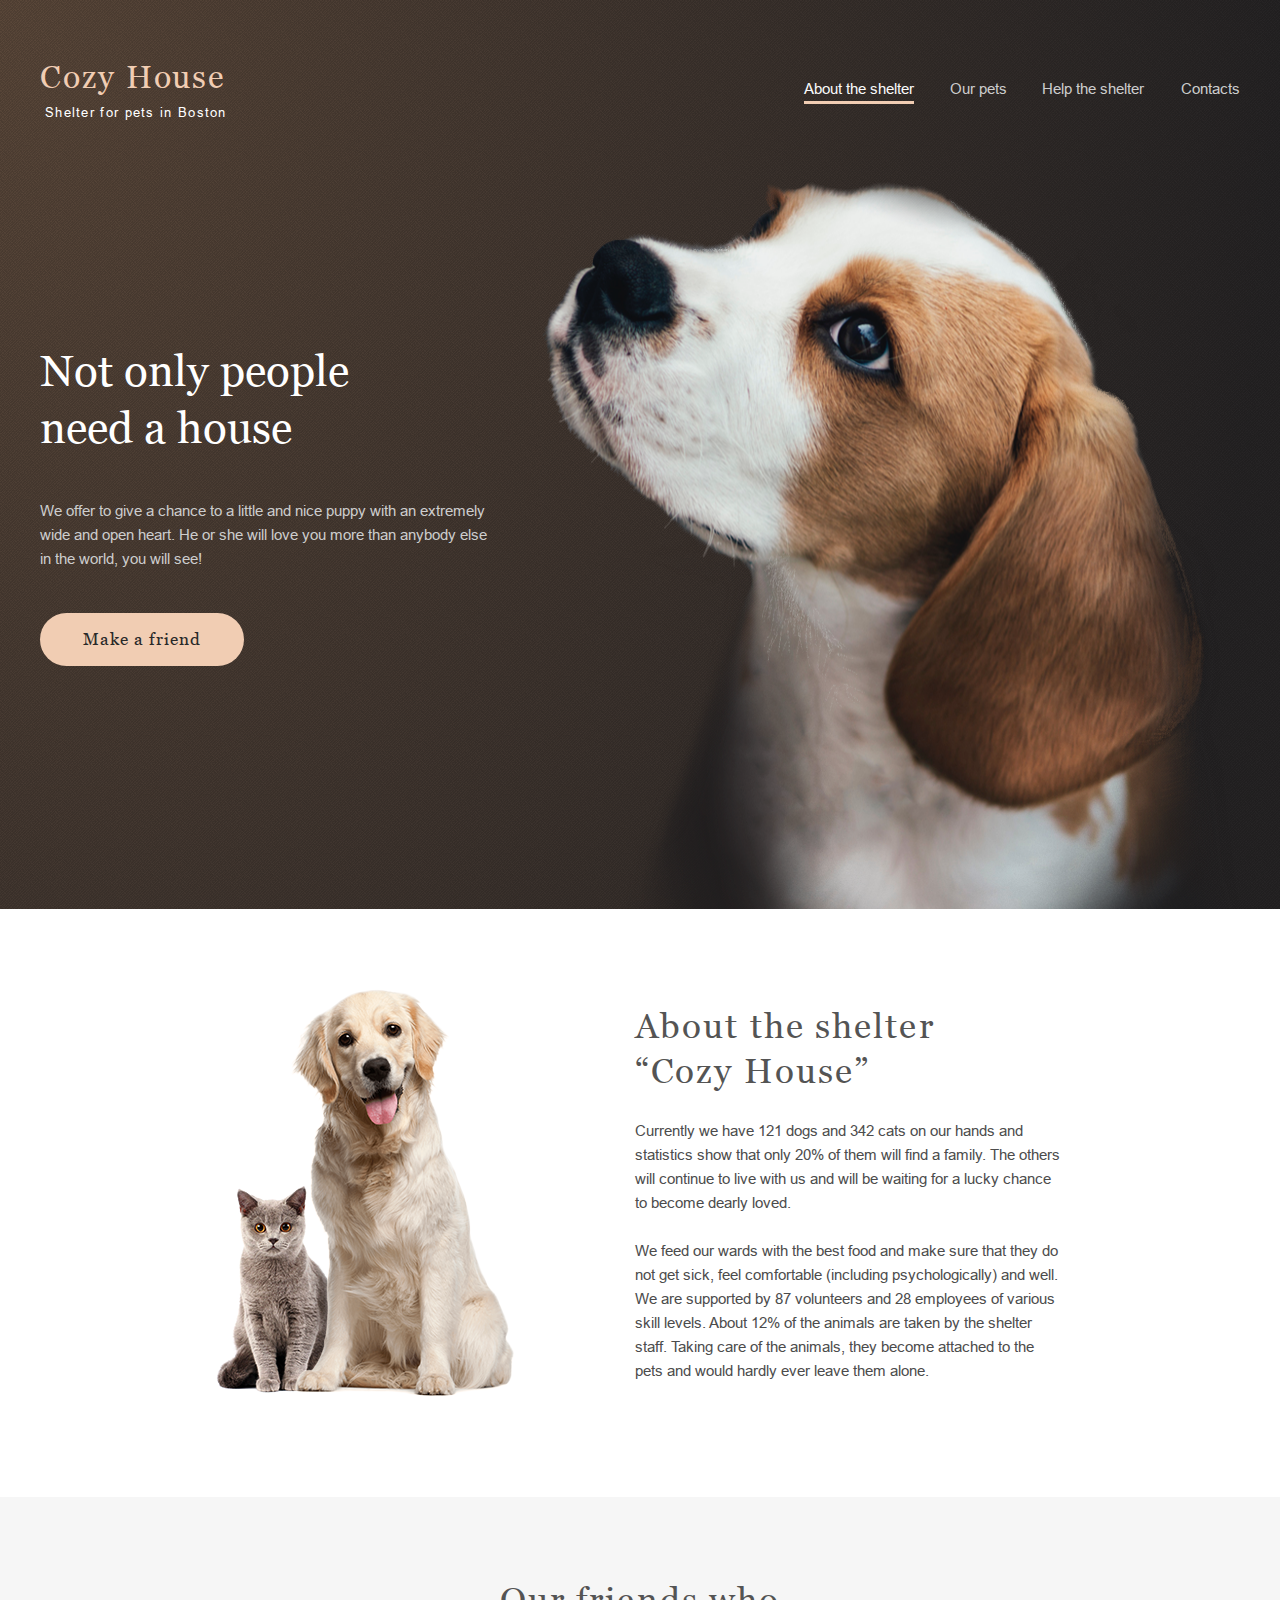
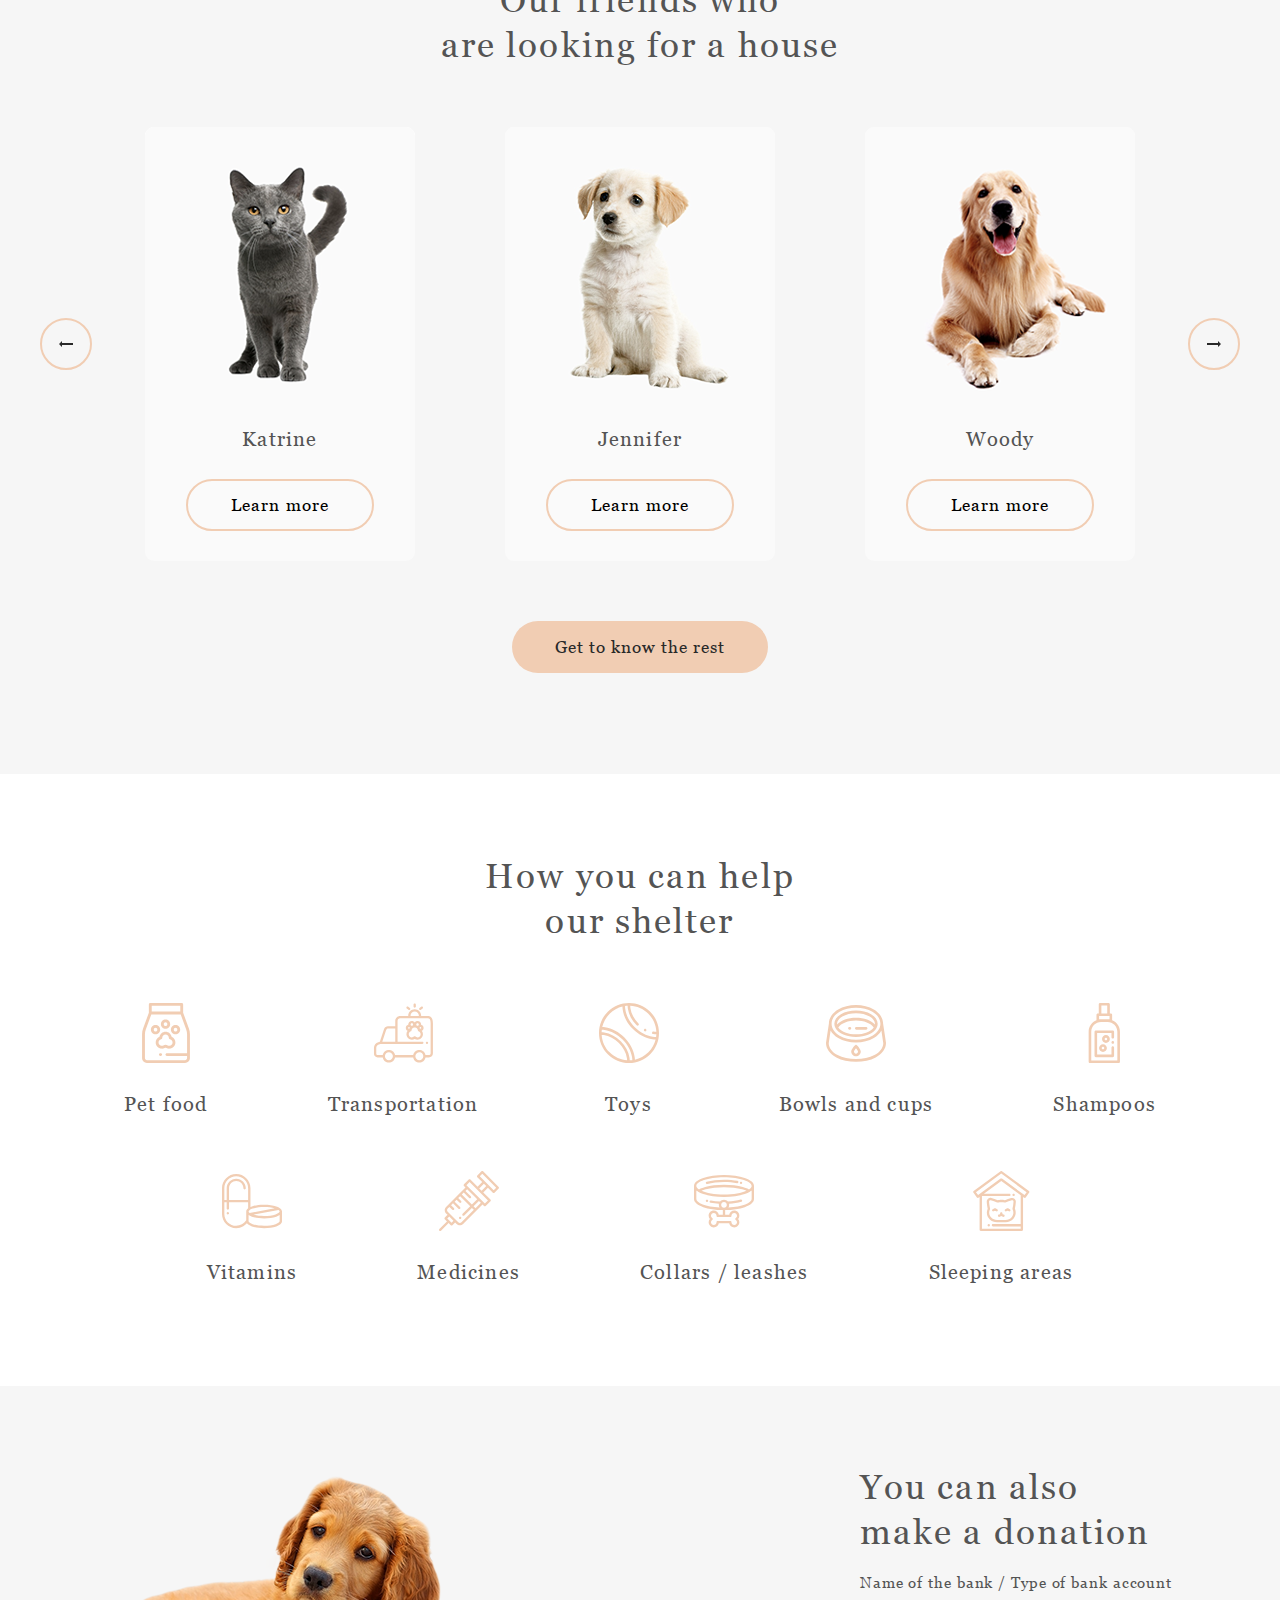
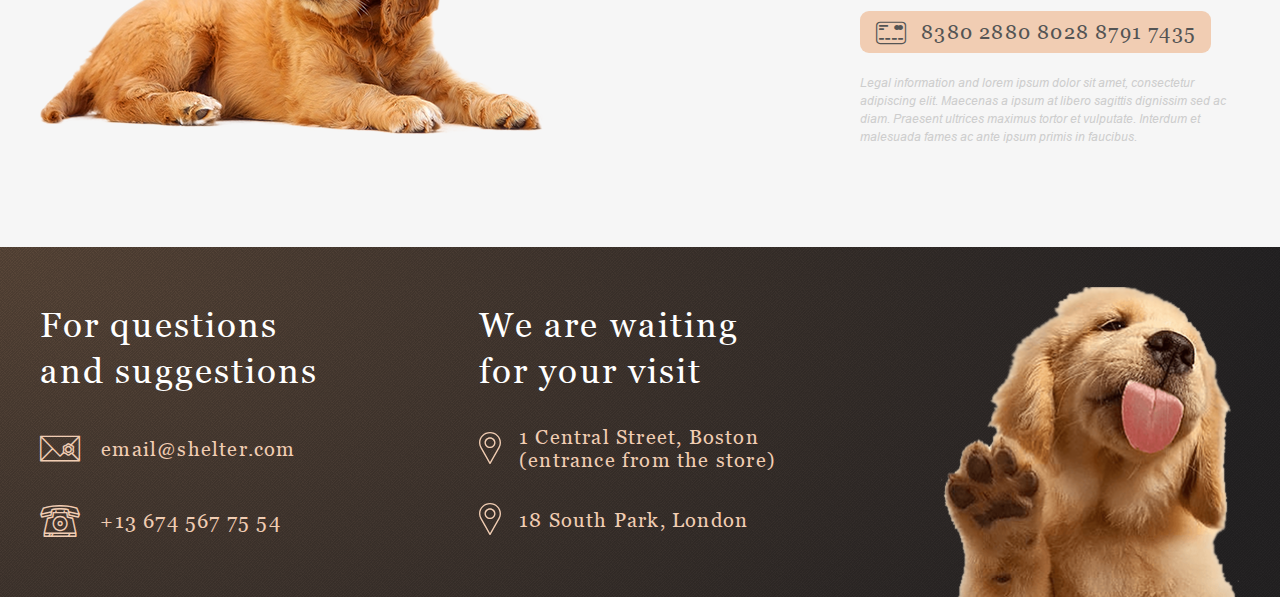
==== commit 2b34a39f: "feat: add menu-burger on pets page" ====
--- a/pages/main/index.html
+++ b/pages/main/index.html
@@ -7,6 +7,7 @@
     <meta name="viewport" content="width=device-width, initial-scale=1.0">
     <title>Shelter</title>
     <link rel="stylesheet" href="style.css">
+    <link rel="stylesheet" href="../css/common.css">
 </head>
 
 <body>
--- a/pages/main/style.css
+++ b/pages/main/style.css
@@ -1,393 +1,4 @@
-/*Обнуление*/
-* {
-    padding: 0;
-    margin: 0;
-    border: 0;
-}
-
-*,
-*:before,
-*:after {
-    -moz-box-sizing: border-box;
-    -webkit-box-sizing: border-box;
-    box-sizing: border-box;
-}
-
-:focus,
-:active {
-    outline: none;
-}
-
-a:focus,
-a:active {
-    outline: none;
-}
-
-nav,
-footer,
-header,
-aside {
-    display: block;
-}
-
-html,
-body {
-    height: 100%;
-    width: 100%;
-    font-size: 100%;
-    line-height: 1;
-    /* font-size: 16px; */
-    -ms-text-size-adjust: 100%;
-    -moz-text-size-adjust: 100%;
-    -webkit-text-size-adjust: 100%;
-}
-
-input,
-button,
-textarea {
-    font-family: inherit;
-}
-
-input::-ms-clear {
-    display: none;
-}
-
-button {
-    cursor: pointer;
-}
-
-button::-moz-focus-inner {
-    padding: 0;
-    border: 0;
-}
-
-a,
-a:visited {
-    text-decoration: none;
-}
-
-a:hover {
-    text-decoration: none;
-}
-
-ul li {
-    list-style: none;
-}
-
-img {
-    vertical-align: top;
-}
-
-h1,
-h2,
-h3,
-h4,
-h5,
-h6 {
-    font-size: inherit;
-    font-weight: inherit;
-}
-
-/*--------------------*/
-
-/*-----------------------------подключение шрифтов------------------------------------*/
-
-@font-face {
-    font-family: "Arial";
-    src: url("../../assets/fonts/arial.eot") format("eot"),
-        url("../../assets/fonts/arial.woff") format("woff"),
-        url("../../assets/fonts/arial.woff2") format("woff2"),
-        url("../../assets/fonts/arial.ttf") format("ttf");
-    font-weight: 400;
-    font-style: normal;
-    font-display: swap;
-}
-
-@font-face {
-    font-family: "Arial";
-    src: url("../../assets/fonts/arial-italic.eot") format("eot"),
-        url("../../assets/fonts/arial-italic.woff") format("woff"),
-        url("../../assets/fonts/arial-italic.woff2") format("woff2"),
-        url("../../assets/fonts/arial-italic.ttf") format("ttf");
-    font-weight: 400;
-    font-style: italic;
-    font-display: swap;
-}
-
-@font-face {
-    font-family: "Georgia";
-    src: url("../../assets/fonts/georgia.eot") format("eot"),
-        url("../../assets/fonts/georgia.woff") format("woff"),
-        url("../../assets/fonts/georgia.woff2") format("woff2"),
-        url("../../assets/fonts/georgia.ttf") format("ttf");
-    font-weight: 400;
-    font-style: normal;
-    font-display: swap;
-}
-
-@font-face {
-    font-family: "Georgia";
-    src: url("../../assets/fonts/georgia-italic.eot") format("eot"),
-        url("../../assets/fonts/georgia-italic.woff") format("woff"),
-        url("../../assets/fonts/georgia-italic.woff2") format("woff2"),
-        url("../../assets/fonts/georgia-italic.ttf") format("ttf");
-    font-weight: 400;
-    font-style: italic;
-    font-display: swap;
-}
-
-@font-face {
-    font-family: "Georgia";
-    src: url("../../assets/fonts/georgia-bold.eot") format("eot"),
-        url("../../assets/fonts/georgia-bold.woff") format("woff"),
-        url("../../assets/fonts/georgia-bold.woff2") format("woff2"),
-        url("../../assets/fonts/georgia-bold.ttf") format("ttf");
-    font-weight: 700;
-    font-style: normal;
-    font-display: swap;
-}
-
-@font-face {
-    font-family: 'icons';
-    src: url('../../assets/fonts/icons.eot?ieyt73#iefix'),
-        url('../../assets/fonts/icons.ttf?ieyt73') format('truetype'),
-        url('../../assets/fonts/icons.woff?ieyt73') format('woff'),
-        url('../../assets/fonts/icons.svg?ieyt73#icons') format('svg');
-    font-weight: normal;
-    font-style: normal;
-    font-display: block;
-}
-
-[class^="_icon-"]::before,
-[class*=" _icon-"]::before {
-    /* use !important to prevent issues with browser extensions that change fonts */
-    font-family: 'icons' !important;
-    speak: never;
-    font-style: normal;
-    font-weight: normal;
-    font-variant: normal;
-    text-transform: none;
-    line-height: 1;
-
-    /* Better Font Rendering =========== */
-    -webkit-font-smoothing: antialiased;
-    -moz-osx-font-smoothing: grayscale;
-}
-
-._icon-Arrow:before {
-    content: "\e900";
-}
-
-._icon-credit-card:before {
-    content: "\e901";
-    font-size: 23px;
-    padding-right: 14px;
-    position: relative;
-    top: 4px;
-}
-
-._icon-mail:before {
-    content: "\e902";
-    color: #f1cdb3;
-    font-size: 26px;
-    padding-right: 20px;
-    position: relative;
-    top: 4px;
-}
-
-._icon-phone:before {
-    content: "\e903";
-    color: #f1cdb3;
-    font-size: 32px;
-    padding-right: 13px;
-    position: relative;
-    top: 7px;
-}
-
-._icon-pin:before {
-    content: "\e904";
-    color: #f1cdb3;
-    font-size: 32px;
-    padding-right: 12px;
-    position: relative;
-    top: 18px;
-}
-
-._icon-Vector:before {
-    content: "\e905";
-}
-
-
-
-/* ------------------------------------------------------------------------------------------------------------ */
-
-body {
-    font-family: Georgia;
-    font-size: 0.9375rem;
-    font-style: normal;
-    font-weight: 400;
-    color: #C4C4C4;
-}
-
-body._lock {
-    overflow: hidden;
-}
-
-.wrapper {
-    min-height: 100%;
-    overflow: hidden;
-    display: flex;
-    flex-direction: column;
-}
-
-._container {
-    max-width: 1200px;
-    margin: 0 auto;
-    padding-left: 40px;
-    padding-right: 40px;
-    box-sizing: content-box;
-}
-
-@media (max-width: 1200px) {
-    ._container {
-        padding-left: 30px;
-        padding-right: 30px;
-    }
-}
-
-@media (max-width: 320px) {
-    ._container {
-        padding-left: 10px;
-        padding-right: 10px;
-    }
-}
-
-._ibg {
-    position: relative;
-}
-
-._ibg img {
-    position: absolute;
-    width: 100%;
-    height: 100%;
-    top: 0;
-    left: 0;
-    object-fit: cover;
-}
-
-.title {
-    font-size: 44px;
-    line-height: 130%;
-    color: #FFFFFF;
-}
-
-
-@media (max-width: 750px) {
-    .title {
-        font-size: 40px;
-    }
-}
-
-@media (max-width: 400px) {
-    .title {
-        font-size: 25px;
-    }
-}
-
-.title_dark {
-    font-size: 35px;
-    line-height: 130%;
-    letter-spacing: 0.06em;
-    color: #545454;
-}
-
-@media (max-width: 320px) {
-    .title_dark {
-        font-size: 25px;
-    }
-}
-
-.button {
-    display: inline-block;
-    padding: 13px 43px;
-    cursor: pointer;
-    background-color: transparent;
-    border: none;
-    border-radius: 100px;
-    font-family: 'Georgia';
-    font-size: 17px;
-    line-height: 130%;
-    letter-spacing: 0.06em;
-}
-
-.button.orange:hover {
-    background: #FDDCC4;
-    border: none;
-}
-
-.orange {
-    background: #F1CDB3;
-    color: #292929;
-    padding-bottom: 15px;
-    padding-top: 15px;
-}
-
-.border {
-    border: 2px solid #F1CDB3;
-}
-
-
 /*-----------------------------header------------------------------------*/
-
-.header {
-    position: absolute;
-    width: 100%;
-    top: 60px;
-    left: 0;
-    z-index: 4;
-}
-
-@media (max-width: 1200px) {
-    .header {
-        top: 30px;
-    }
-}
-
-.header__container {
-    display: flex;
-    min-height: 60px;
-    align-items: center;
-    justify-content: space-between;
-}
-
-.hamburger__button {
-    display: none;
-}
-
-.logo__title {
-    font-size: 32px;
-    color: #F1CDB3;
-    letter-spacing: 0.06em;
-    line-height: 110%;
-}
-
-.logo__subtitle {
-    font-family: Arial, "Helvetica Neue", Helvetica, sans-serif;
-    font-weight: 400px;
-    font-size: 0.8125rem;
-    line-height: 0.9375rem;
-    letter-spacing: 0.1em;
-    color: #FFFFFF;
-    padding: 10px 0 0 5px;
-}
-
-.menu__list {
-    display: flex;
-    flex-wrap: wrap;
-    margin-top: -2px;
-}
-
-
 
 .menu__item:nth-child(1) {
     margin-right: 36px;
@@ -417,127 +28,7 @@
     border-bottom: 3px solid #F1CDB3;
 }
 
-@media (max-width: 750px) {
-    .burger__button {
-        z-index: 5;
-        display: block;
-        position: absolute;
-        top: 19px;
-        right: 53px;
-        align-content: center;
-        width: 30px;
-        height: 22px;
-        cursor: pointer;
-        background-color: transparent;
-    }
-
-    .burger__button span,
-    .burger__button::before,
-    .burger__button::after {
-        left: 0;
-        position: absolute;
-        height: 2px;
-        width: 100%;
-        transition: all 0.3s ease 0s;
-        background-color: #F1CDB3;
-    }
-
-    .burger__button::before,
-    .burger__button::after {
-        content: '';
-    }
-
-    .burger__button::before {
-        top: 0;
-    }
-
-    .burger__button::after {
-        bottom: 0;
-    }
-
-    .burger__button span {
-        top: 50%;
-        transform: scale(1) translate(0px, -50%);
-    }
-
-    .header._active {
-        position: fixed;
-        top: 0;
-        right: 0;
-        width: 100%;
-        height: 100%;
-        background: rgba(41, 41, 41, 0.6);
-    }
-
-    .header__container._active {
-        position: fixed;
-        top: 0;
-        right: 0;
-        width: 320px;
-        padding-left: 0;
-        padding-right: 0;
-        transform: translate(100%, 0);
-        transform: all 0.3s ease 0s;
-        background: #292929;
-        transform: translate(0, 0);
-    }
-
-    .logo._active {
-        padding-top: 30px;
-        margin-left: 10px;
-    }
-
-    .header__menu {
-        display: none;
-    }
-
-    .header__menu._active {
-        position: absolute;
-        display: flex;
-        align-items: center;
-        justify-content: center;
-        top: 90px;
-        right: 0;
-        width: 320px;
-        height: 100vh;
-        transform: translate(100%, 0);
-        transform: all 0.3s ease 0s;
-        overflow: auto;
-        background: #292929;
-        transform: translate(0, 0);
-    }
-
-    .menu__list {
-        flex-direction: column;
-        text-align: center;
-        margin-top: -260px;
-    }
-
-    .menu__list li:not(:last-child) {
-        margin-bottom: 43px;
-    }
-
-    .menu__link {
-        font-size: 32px;
-
-    }
-
-    .menu__item:nth-child(1) {
-        margin-right: 0;
-    }
-    .menu__item:nth-child(2) {
-        margin-right: 0;
-    }
-    .menu__item:nth-child(3) {
-        margin-right: 0;
-    }
-}
-
 /*-----------------------------main - start-screen------------------------------------*/
-
-.main {
-    flex: 1 1 auto;
-}
 
 .start-screen {
     position: relative;
@@ -1044,10 +535,6 @@
         width: 130px;
         height: 87px;
     }
-
-    li:last-child {
-        margin: 0 auto 0 0;
-    }
 }
 
 .help-card img {
@@ -1237,206 +724,3 @@
     }
 }
 
-/*-----------------------------footer------------------------------------*/
-
-.footer {
-    background: url(../../assets/images/noise_transparent.png),
-        radial-gradient(100% 215.42% at 0% 0%, #5B483A 0%, #262425 100%),
-        url(../../assets/images/start-screen-background.jpg) 0 0 / cover no-repeat;
-    z-index: 2;
-}
-
-.footer__container {
-    display: flex;
-    flex-wrap: wrap;
-    padding-top: 40px;
-    justify-content: center;
-    align-items: flex-start;
-}
-
-@media (max-width: 1200px) {
-    .footer__container {
-        padding-top: 30px;
-    }
-}
-
-@media (max-width: 767px) {
-    .footer__container {
-        padding: 30px 10px 0;
-    }
-}
-
-.footer-content {
-    padding-top: 16px;
-}
-
-@media (max-width: 1200px) {
-    .footer-content {
-        padding-top: 0;
-        padding-left: 34px;
-    }
-
-    .footer-content_location {
-        padding-left: 20px;
-        margin-bottom: 31px;
-    }
-}
-
-@media (max-width: 767px) {
-    .footer-content {
-        padding: 0;
-    }
-
-    .footer-content_location {
-        padding: 0;
-        margin-bottom: 0;
-    }
-}
-
-.questions {
-    flex: 0 0 439px;
-    min-width: 234px;
-}
-
-@media (max-width: 1200px) {
-    .questions {
-        flex: 0 0 50%;
-    }
-}
-
-@media (max-width: 767px) {
-    .questions {
-        flex: 0 0 100%;
-    }
-}
-
-.footer a {
-    color: #F1CDB3;
-}
-
-.questions__title {
-    max-width: 290px;
-    font-size: 35px;
-    line-height: 130%;
-    letter-spacing: 0.06em;
-    margin: 0 0 38px 0;
-}
-
-@media (max-width: 767px) {
-    .questions__title {
-        max-width: none;
-        font-size: 25px;
-        text-align: center;
-    }
-}
-
-.questions__email {
-    font-size: 20px;
-    line-height: 115%;
-    margin: 0 0 37px 0;
-    letter-spacing: 0.06em;
-}
-
-@media (max-width: 767px) {
-    .questions__email {
-        text-align: center;
-        margin: 0 auto 37px;
-    }
-}
-
-.questions__tel {
-    font-size: 20px;
-    line-height: 115%;
-    letter-spacing: 0.06em;
-}
-
-@media (max-width: 767px) {
-    .questions__tel {
-        text-align: center;
-        margin: 0 auto 44px;
-    }
-}
-
-.location {
-    flex: 0 0 461px;
-    min-width: 234px;
-}
-
-@media (max-width: 1200px) {
-    .location {
-        flex: 0 0 50%;
-    }
-}
-
-@media (max-width: 767px) {
-    .location {
-        flex: 0 0 100%;
-    }
-}
-
-.location__title {
-    max-width: 290px;
-    font-size: 35px;
-    line-height: 130%;
-    letter-spacing: 0.06em;
-    margin-bottom: 32px;
-}
-
-@media (max-width: 767px) {
-    .location__title {
-        max-width: none;
-        font-size: 25px;
-        text-align: center;
-        padding: 0 10px;
-        margin-bottom: 39px;
-    }
-}
-
-.location__city {
-    position: relative;
-    width: 300px;
-    font-size: 20px;
-    line-height: 115%;
-    letter-spacing: 0.06em;
-    padding-left: 40px;
-    margin-bottom: 37px;
-}
-
-@media (max-width: 767px) {
-    .location__city {
-        margin: 0 auto 45px;
-    }
-}
-
-.location__city::before {
-    content: '';
-    width: 22px;
-    height: 32px;
-    position: absolute;
-    top: 6px;
-    left: 0px;
-    background: url('../../assets/icons/icon-marker.svg') 0 0 no-repeat;
-}
-
-.location__city_london::before {
-    position: absolute;
-    top: -6px;
-    left: 0px;
-}
-
-.footer__puppy {
-    width: 300px;
-    height: 310px;
-
-}
-
-@media (max-width: 767px) {
-    .footer__puppy {
-        width: 260px;
-        height: 269px;
-    }
-}
-
-.footer__puppy img {
-    z-index: 3;
-}--- a/pages/css/common.css
+++ b/pages/css/common.css
@@ -0,0 +1,713 @@
+/*Обнуление*/
+* {
+    padding: 0;
+    margin: 0;
+    border: 0;
+}
+
+*,
+*:before,
+*:after {
+    -moz-box-sizing: border-box;
+    -webkit-box-sizing: border-box;
+    box-sizing: border-box;
+}
+
+:focus,
+:active {
+    outline: none;
+}
+
+a:focus,
+a:active {
+    outline: none;
+}
+
+nav,
+footer,
+header,
+aside {
+    display: block;
+}
+
+html,
+body {
+    height: 100%;
+    width: 100%;
+    font-size: 100%;
+    line-height: 1;
+    /* font-size: 16px; */
+    -ms-text-size-adjust: 100%;
+    -moz-text-size-adjust: 100%;
+    -webkit-text-size-adjust: 100%;
+}
+
+input,
+button,
+textarea {
+    font-family: inherit;
+}
+
+input::-ms-clear {
+    display: none;
+}
+
+button {
+    cursor: pointer;
+}
+
+button::-moz-focus-inner {
+    padding: 0;
+    border: 0;
+}
+
+a,
+a:visited {
+    text-decoration: none;
+}
+
+a:hover {
+    text-decoration: none;
+}
+
+ul li {
+    list-style: none;
+}
+
+img {
+    vertical-align: top;
+}
+
+h1,
+h2,
+h3,
+h4,
+h5,
+h6 {
+    font-size: inherit;
+    font-weight: inherit;
+}
+
+/*--------------------*/
+
+/*-----------------------------подключение шрифтов------------------------------------*/
+
+@font-face {
+    font-family: "Arial";
+    src: url("../../assets/fonts/arial.eot") format("eot"),
+        url("../../assets/fonts/arial.woff") format("woff"),
+        url("../../assets/fonts/arial.woff2") format("woff2"),
+        url("../../assets/fonts/arial.ttf") format("ttf");
+    font-weight: 400;
+    font-style: normal;
+    font-display: swap;
+}
+
+@font-face {
+    font-family: "Arial";
+    src: url("../../assets/fonts/arial-italic.eot") format("eot"),
+        url("../../assets/fonts/arial-italic.woff") format("woff"),
+        url("../../assets/fonts/arial-italic.woff2") format("woff2"),
+        url("../../assets/fonts/arial-italic.ttf") format("ttf");
+    font-weight: 400;
+    font-style: italic;
+    font-display: swap;
+}
+
+@font-face {
+    font-family: "Georgia";
+    src: url("../../assets/fonts/georgia.eot") format("eot"),
+        url("../../assets/fonts/georgia.woff") format("woff"),
+        url("../../assets/fonts/georgia.woff2") format("woff2"),
+        url("../../assets/fonts/georgia.ttf") format("ttf");
+    font-weight: 400;
+    font-style: normal;
+    font-display: swap;
+}
+
+@font-face {
+    font-family: "Georgia";
+    src: url("../../assets/fonts/georgia-italic.eot") format("eot"),
+        url("../../assets/fonts/georgia-italic.woff") format("woff"),
+        url("../../assets/fonts/georgia-italic.woff2") format("woff2"),
+        url("../../assets/fonts/georgia-italic.ttf") format("ttf");
+    font-weight: 400;
+    font-style: italic;
+    font-display: swap;
+}
+
+@font-face {
+    font-family: "Georgia";
+    src: url("../../assets/fonts/georgia-bold.eot") format("eot"),
+        url("../../assets/fonts/georgia-bold.woff") format("woff"),
+        url("../../assets/fonts/georgia-bold.woff2") format("woff2"),
+        url("../../assets/fonts/georgia-bold.ttf") format("ttf");
+    font-weight: 700;
+    font-style: normal;
+    font-display: swap;
+}
+
+@font-face {
+    font-family: 'icons';
+    src: url('../../assets/fonts/icons.eot?ieyt73#iefix'),
+        url('../../assets/fonts/icons.ttf?ieyt73') format('truetype'),
+        url('../../assets/fonts/icons.woff?ieyt73') format('woff'),
+        url('../../assets/fonts/icons.svg?ieyt73#icons') format('svg');
+    font-weight: normal;
+    font-style: normal;
+    font-display: block;
+}
+
+[class^="_icon-"]::before,
+[class*=" _icon-"]::before {
+    /* use !important to prevent issues with browser extensions that change fonts */
+    font-family: 'icons' !important;
+    speak: never;
+    font-style: normal;
+    font-weight: normal;
+    font-variant: normal;
+    text-transform: none;
+    line-height: 1;
+
+    /* Better Font Rendering =========== */
+    -webkit-font-smoothing: antialiased;
+    -moz-osx-font-smoothing: grayscale;
+}
+
+._icon-Arrow:before {
+    content: "\e900";
+}
+
+._icon-credit-card:before {
+    content: "\e901";
+    font-size: 23px;
+    padding-right: 14px;
+    position: relative;
+    top: 4px;
+}
+
+._icon-mail:before {
+    content: "\e902";
+    color: #f1cdb3;
+    font-size: 26px;
+    padding-right: 20px;
+    position: relative;
+    top: 4px;
+}
+
+._icon-phone:before {
+    content: "\e903";
+    color: #f1cdb3;
+    font-size: 32px;
+    padding-right: 13px;
+    position: relative;
+    top: 7px;
+}
+
+._icon-pin:before {
+    content: "\e904";
+    color: #f1cdb3;
+    font-size: 32px;
+    padding-right: 12px;
+    position: relative;
+    top: 18px;
+}
+
+._icon-Vector:before {
+    content: "\e905";
+}
+
+
+
+/* ------------------------------------------------------------------------------------------------------------ */
+
+body {
+    font-family: Georgia;
+    font-size: 0.9375rem;
+    font-style: normal;
+    font-weight: 400;
+    color: #C4C4C4;
+}
+
+body._lock {
+    overflow: hidden;
+}
+
+.wrapper {
+    min-height: 100%;
+    overflow: hidden;
+    display: flex;
+    flex-direction: column;
+}
+
+._container {
+    max-width: 1200px;
+    margin: 0 auto;
+    padding-left: 40px;
+    padding-right: 40px;
+    box-sizing: content-box;
+}
+
+@media (max-width: 1200px) {
+    ._container {
+        padding-left: 30px;
+        padding-right: 30px;
+    }
+}
+
+@media (max-width: 320px) {
+    ._container {
+        padding-left: 10px;
+        padding-right: 10px;
+    }
+}
+
+._ibg {
+    position: relative;
+}
+
+._ibg img {
+    position: absolute;
+    width: 100%;
+    height: 100%;
+    top: 0;
+    left: 0;
+    object-fit: cover;
+}
+
+.title {
+    font-size: 44px;
+    line-height: 130%;
+    color: #FFFFFF;
+}
+
+
+@media (max-width: 750px) {
+    .title {
+        font-size: 40px;
+    }
+}
+
+@media (max-width: 400px) {
+    .title {
+        font-size: 25px;
+    }
+}
+
+.title_dark {
+    font-size: 35px;
+    line-height: 130%;
+    letter-spacing: 0.06em;
+    color: #545454;
+}
+
+@media (max-width: 320px) {
+    .title_dark {
+        font-size: 25px;
+    }
+}
+
+.button {
+    display: inline-block;
+    padding: 13px 43px;
+    cursor: pointer;
+    background-color: transparent;
+    border: none;
+    border-radius: 100px;
+    font-family: 'Georgia';
+    font-size: 17px;
+    line-height: 130%;
+    letter-spacing: 0.06em;
+}
+
+.button.orange:hover {
+    background: #FDDCC4;
+    border: none;
+}
+
+.orange {
+    background: #F1CDB3;
+    color: #292929;
+    padding-bottom: 15px;
+    padding-top: 15px;
+}
+
+.border {
+    border: 2px solid #F1CDB3;
+}
+
+/*-----------------------------header------------------------------------*/
+
+.header {
+    position: absolute;
+    width: 100%;
+    top: 60px;
+    left: 0;
+    z-index: 4;
+}
+
+@media (max-width: 1200px) {
+    .header {
+        top: 30px;
+    }
+}
+
+.header__container {
+    display: flex;
+    min-height: 60px;
+    align-items: center;
+    justify-content: space-between;
+}
+
+.logo__title {
+    font-size: 32px;
+    color: #F1CDB3;
+    letter-spacing: 0.06em;
+    line-height: 110%;
+}
+
+.logo__subtitle {
+    font-family: Arial, "Helvetica Neue", Helvetica, sans-serif;
+    font-weight: 400px;
+    font-size: 0.8125rem;
+    line-height: 0.9375rem;
+    letter-spacing: 0.1em;
+    color: #FFFFFF;
+    padding: 10px 0 0 5px;
+}
+
+.menu__list {
+    display: flex;
+    flex-wrap: wrap;
+    margin-top: -2px;
+}
+
+@media (max-width: 750px) {
+    .burger__button {
+        z-index: 5;
+        display: block;
+        position: absolute;
+        top: 19px;
+        right: 53px;
+        align-content: center;
+        width: 30px;
+        height: 22px;
+        cursor: pointer;
+        background-color: transparent;
+    }
+
+    .burger__button span,
+    .burger__button::before,
+    .burger__button::after {
+        left: 0;
+        position: absolute;
+        height: 2px;
+        width: 100%;
+        transition: all 0.3s ease 0s;
+        background-color: #F1CDB3;
+    }
+
+    .burger__button::before,
+    .burger__button::after {
+        content: '';
+    }
+
+    .burger__button::before {
+        top: 0;
+    }
+
+    .burger__button::after {
+        bottom: 0;
+    }
+
+    .burger__button span {
+        top: 50%;
+        transform: scale(1) translate(0px, -50%);
+    }
+
+    .burger__button._active{
+        top: 49px;
+        right: 65px;
+        transform: rotate(90deg) translate(0px, -50%);
+    }
+
+    .header._active {
+        position: fixed;
+        top: 0;
+        right: 0;
+        width: 100%;
+        height: 100%;
+        background: rgba(41, 41, 41, 0.6);
+    }
+
+    .header__container._active {
+        position: fixed;
+        top: 0;
+        right: 320px;
+        width: 320px;
+        padding-left: 0;
+        padding-right: 0;
+        transform: translate(100%, 0);
+        transition: right 3s ease 0s;
+        background: #292929;
+    }
+
+    .logo._active {
+        padding-top: 30px;
+        margin-left: 10px;
+    }
+
+    .header__menu {
+        display: none;
+    }
+
+    .header__menu._active {
+        position: absolute;
+        display: flex;
+        align-items: center;
+        justify-content: center;
+        top: 90px;
+        right: 0;
+        width: 320px;
+        height: 100vh;
+        transform: translate(100%, 0);
+        transform: all 0.3s ease 0s;
+        overflow: auto;
+        background: #292929;
+        transform: translate(0, 0);
+    }
+
+    .menu__list {
+        flex-direction: column;
+        text-align: center;
+        margin-top: -260px;
+    }
+
+    .menu__list li:not(:last-child) {
+        margin-bottom: 43px;
+    }
+
+    .menu__link {
+        font-size: 32px;
+    }
+
+    .menu__item:nth-child(1) {
+        margin-right: 0;
+    }
+    .menu__item:nth-child(2) {
+        margin-right: 0;
+    }
+    .menu__item:nth-child(3) {
+        margin-right: 0;
+    }
+}
+
+/*-----------------------------main - start-screen------------------------------------*/
+
+.main {
+    flex: 1 1 auto;
+}
+
+/*-----------------------------footer------------------------------------*/
+
+.footer {
+    background: url(../../assets/images/noise_transparent.png),
+        radial-gradient(100% 215.42% at 0% 0%, #5B483A 0%, #262425 100%),
+        url(../../assets/images/start-screen-background.jpg) 0 0 / cover no-repeat;
+    z-index: 2;
+}
+
+.footer__container {
+    display: flex;
+    flex-wrap: wrap;
+    padding-top: 40px;
+    justify-content: center;
+    align-items: flex-start;
+}
+
+@media (max-width: 1200px) {
+    .footer__container {
+        padding-top: 30px;
+    }
+}
+
+@media (max-width: 767px) {
+    .footer__container {
+        padding: 30px 10px 0;
+    }
+}
+
+.footer-content {
+    padding-top: 16px;
+}
+
+@media (max-width: 1200px) {
+    .footer-content {
+        padding-top: 0;
+        padding-left: 34px;
+    }
+
+    .footer-content_location {
+        padding-left: 20px;
+        margin-bottom: 31px;
+    }
+}
+
+@media (max-width: 767px) {
+    .footer-content {
+        padding: 0;
+    }
+
+    .footer-content_location {
+        padding: 0;
+        margin-bottom: 0;
+    }
+}
+
+.questions {
+    flex: 0 0 439px;
+    min-width: 234px;
+}
+
+@media (max-width: 1200px) {
+    .questions {
+        flex: 0 0 50%;
+    }
+}
+
+@media (max-width: 767px) {
+    .questions {
+        flex: 0 0 100%;
+    }
+}
+
+.footer a {
+    color: #F1CDB3;
+}
+
+.questions__title {
+    max-width: 290px;
+    font-size: 35px;
+    line-height: 130%;
+    letter-spacing: 0.06em;
+    margin: 0 0 38px 0;
+}
+
+@media (max-width: 767px) {
+    .questions__title {
+        max-width: none;
+        font-size: 25px;
+        text-align: center;
+    }
+}
+
+.questions__email {
+    font-size: 20px;
+    line-height: 115%;
+    margin: 0 0 37px 0;
+    letter-spacing: 0.06em;
+}
+
+@media (max-width: 767px) {
+    .questions__email {
+        text-align: center;
+        margin: 0 auto 37px;
+    }
+}
+
+.questions__tel {
+    font-size: 20px;
+    line-height: 115%;
+    letter-spacing: 0.06em;
+}
+
+@media (max-width: 767px) {
+    .questions__tel {
+        text-align: center;
+        margin: 0 auto 44px;
+    }
+}
+
+.location {
+    flex: 0 0 461px;
+    min-width: 234px;
+}
+
+@media (max-width: 1200px) {
+    .location {
+        flex: 0 0 50%;
+    }
+}
+
+@media (max-width: 767px) {
+    .location {
+        flex: 0 0 100%;
+    }
+}
+
+.location__title {
+    max-width: 290px;
+    font-size: 35px;
+    line-height: 130%;
+    letter-spacing: 0.06em;
+    margin-bottom: 32px;
+}
+
+@media (max-width: 767px) {
+    .location__title {
+        max-width: none;
+        font-size: 25px;
+        text-align: center;
+        padding: 0 10px;
+        margin-bottom: 39px;
+    }
+}
+
+.location__city {
+    position: relative;
+    width: 300px;
+    font-size: 20px;
+    line-height: 115%;
+    letter-spacing: 0.06em;
+    padding-left: 40px;
+    margin-bottom: 37px;
+}
+
+@media (max-width: 767px) {
+    .location__city {
+        margin: 0 auto 45px;
+    }
+}
+
+.location__city::before {
+    content: '';
+    width: 22px;
+    height: 32px;
+    position: absolute;
+    top: 6px;
+    left: 0px;
+    background: url('../../assets/icons/icon-marker.svg') 0 0 no-repeat;
+}
+
+.location__city_london::before {
+    position: absolute;
+    top: -6px;
+    left: 0px;
+}
+
+.footer__puppy {
+    width: 300px;
+    height: 310px;
+
+}
+
+@media (max-width: 767px) {
+    .footer__puppy {
+        width: 260px;
+        height: 269px;
+    }
+}
+
+.footer__puppy img {
+    z-index: 3;
+}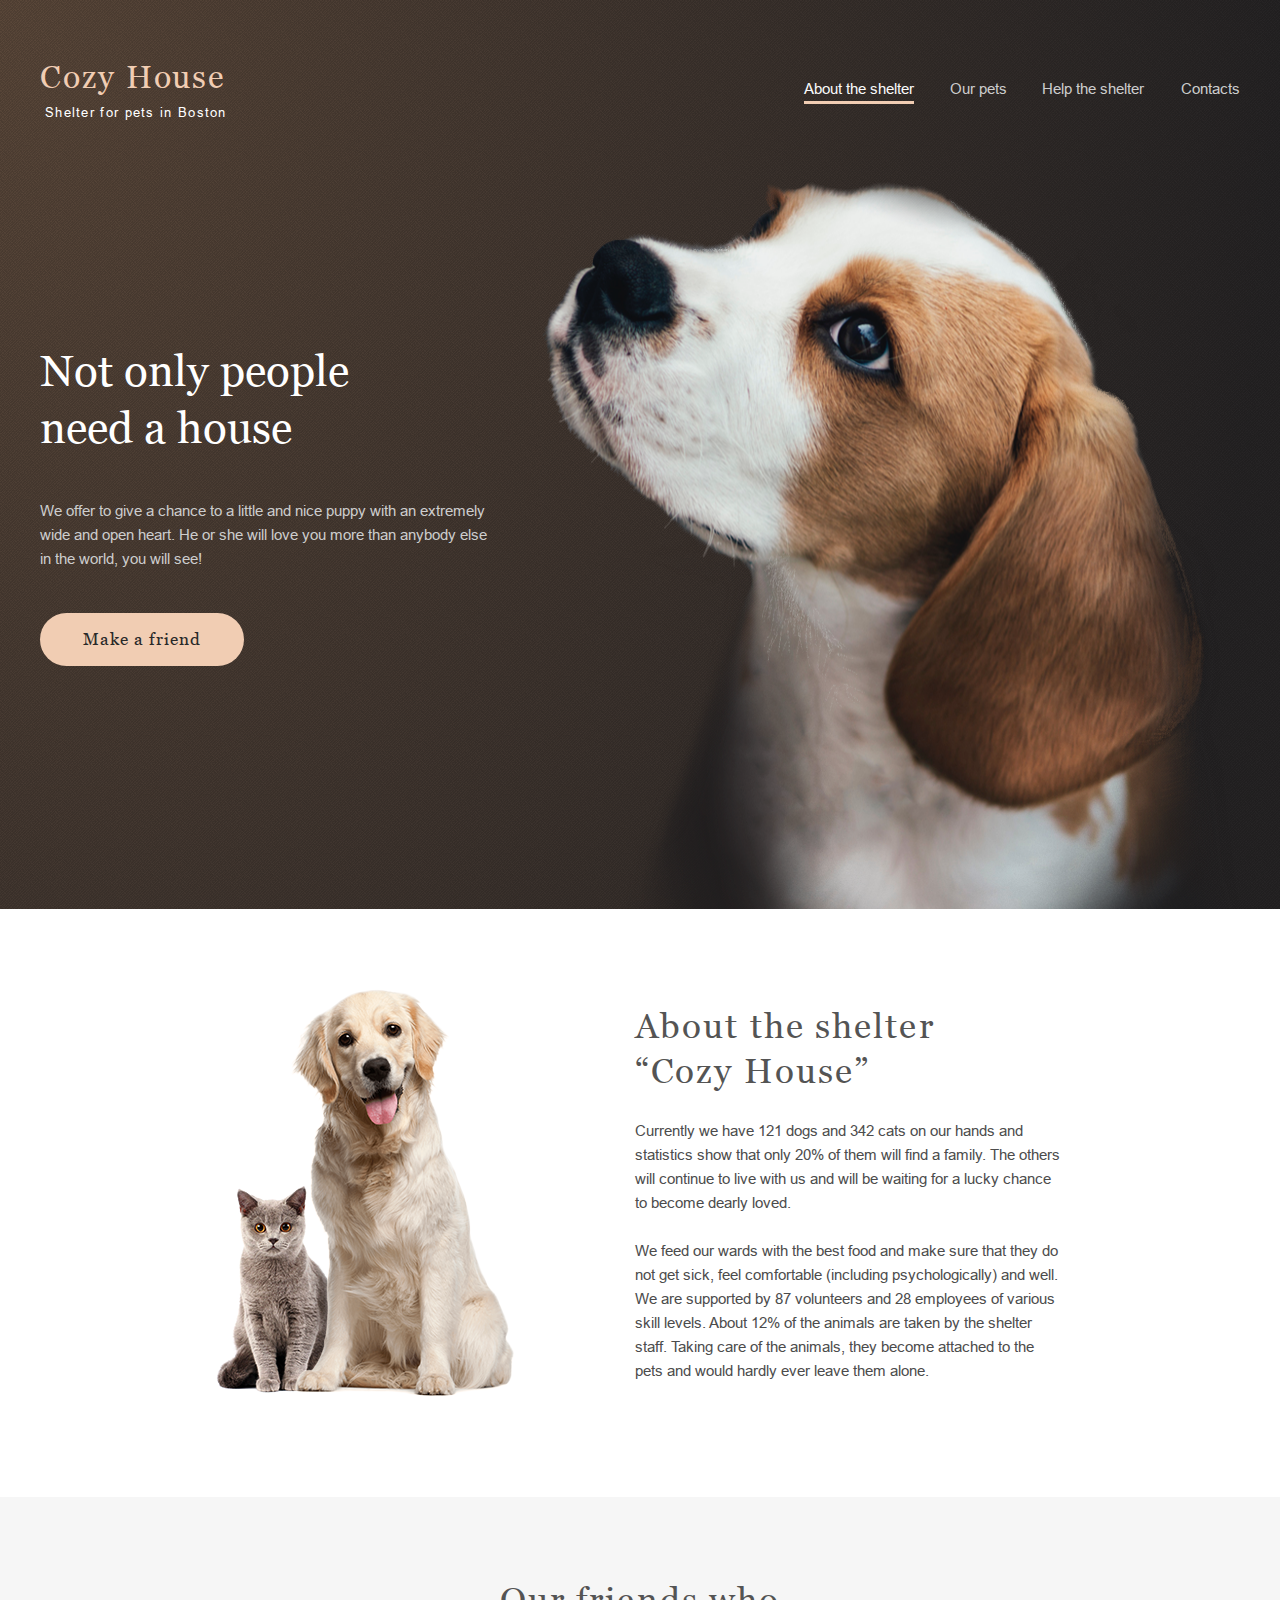
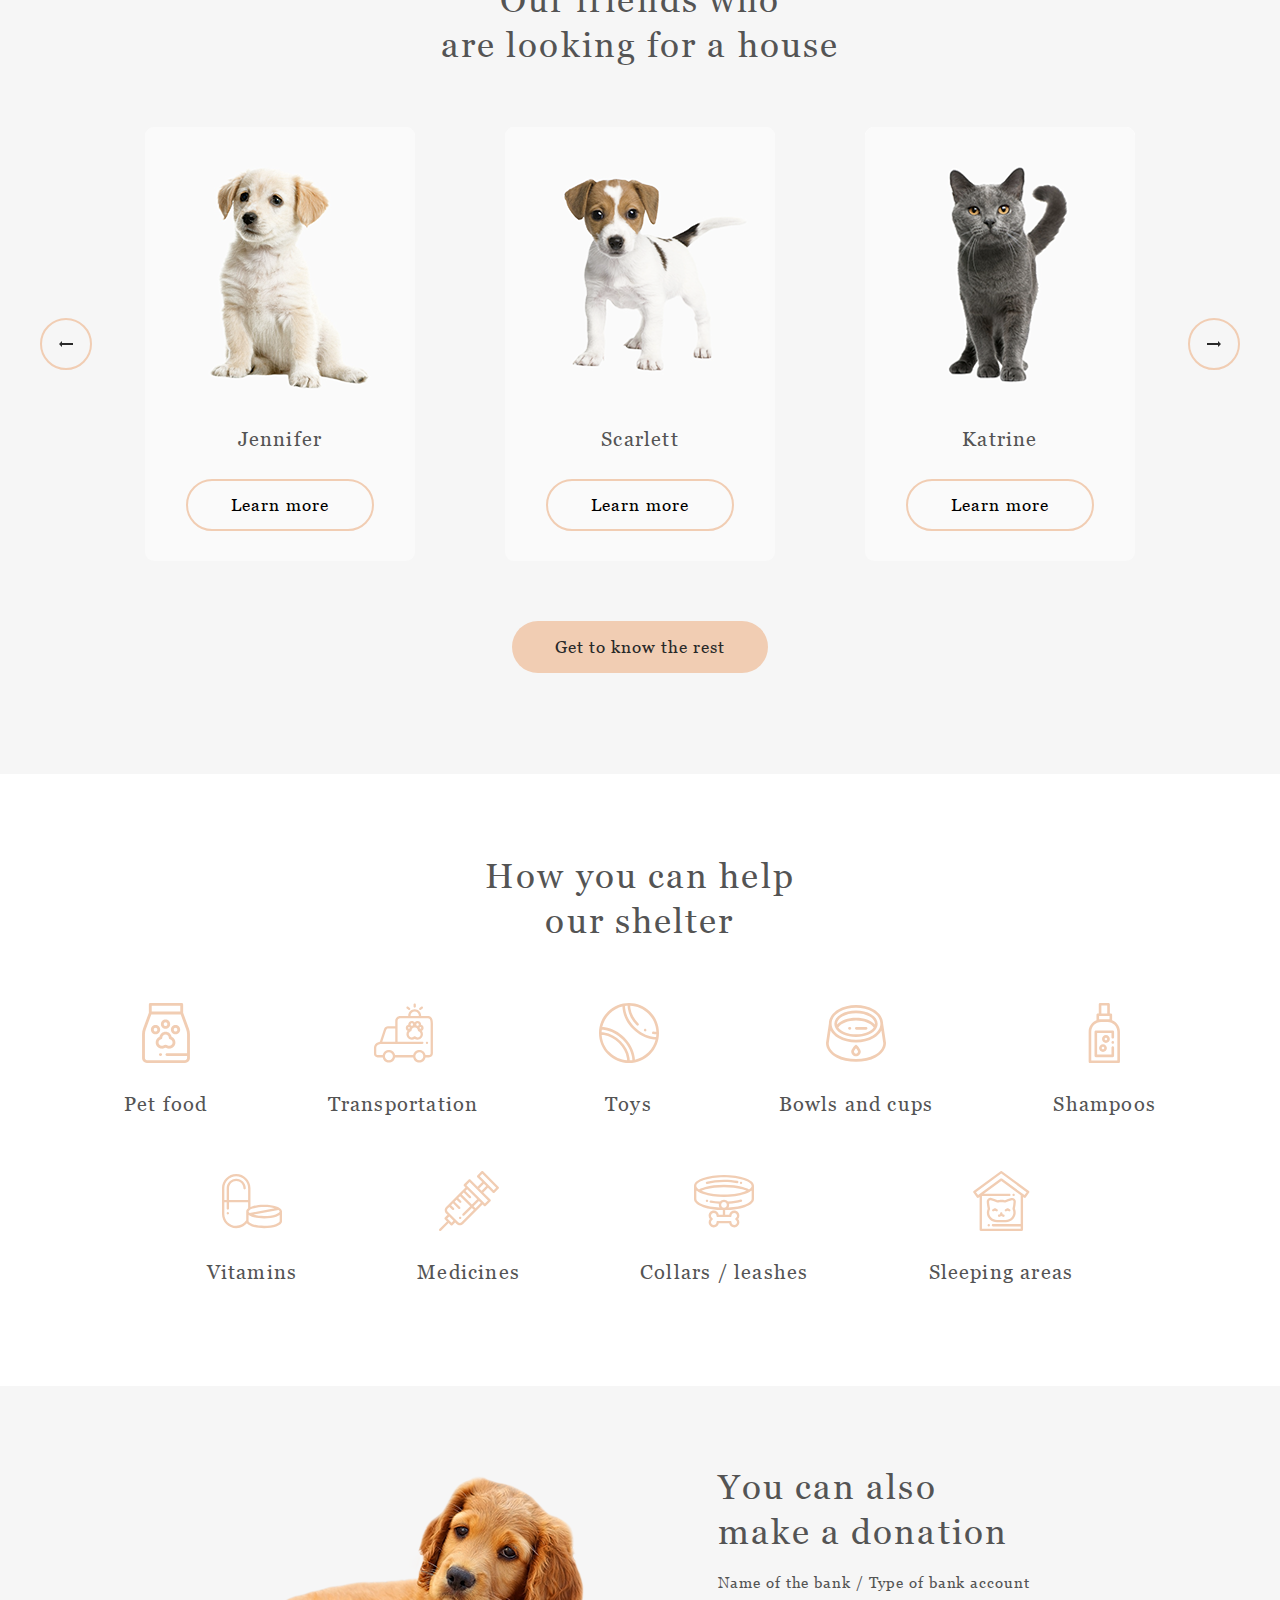
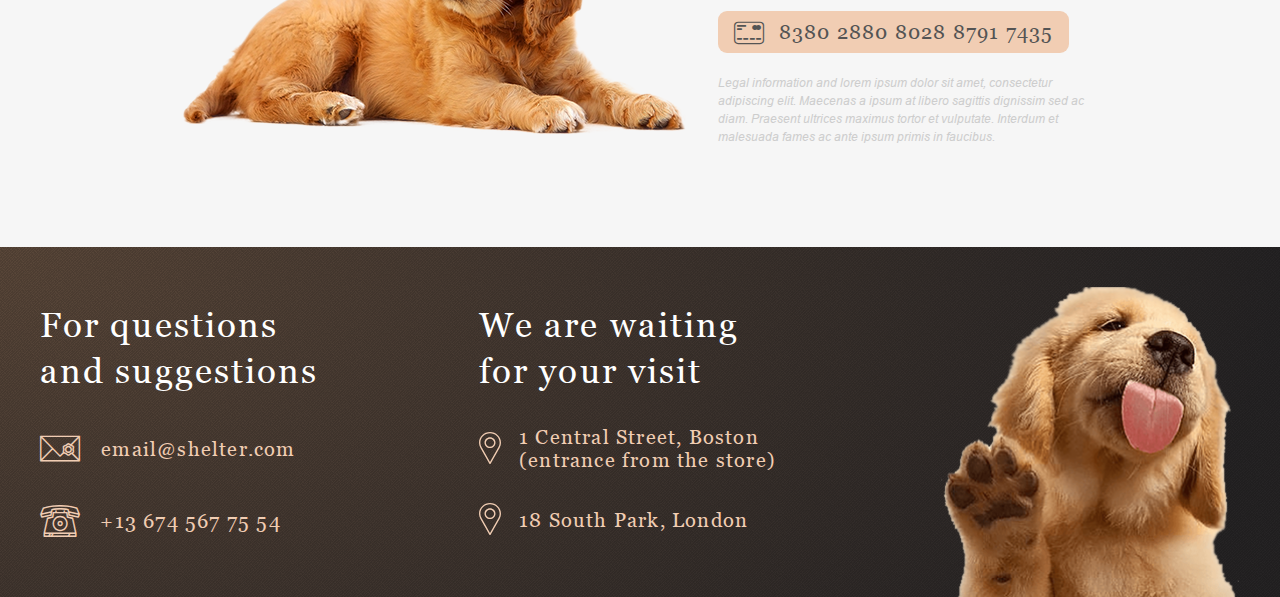
==== commit 349dc8c4: "feat: add slider on main page" ====
--- a/pages/main/index.html
+++ b/pages/main/index.html
@@ -6,8 +6,8 @@
     <meta http-equiv="X-UA-Compatible" content="IE=edge">
     <meta name="viewport" content="width=device-width, initial-scale=1.0">
     <title>Shelter</title>
+    <link rel="stylesheet" href="../css/common.css">
     <link rel="stylesheet" href="style.css">
-    <link rel="stylesheet" href="../css/common.css">
 </head>
 
 <body>
@@ -23,7 +23,7 @@
                     <p class="logo__subtitle">Shelter for pets in Boston</p>
                 </div>
 
-                <button  class="burger__button" id="burger__button">
+                <button class="burger__button" id="burger__button">
                     <span class="burger__line"></span>
                 </button>
 
@@ -90,26 +90,17 @@
                         <h2>Our friends who <br> are looking for a house</h2>
                     </div>
                     <div class="slider">
-                        <button class="button-round slider-button" id="previous-slide"><img
+                        <button class="button-round button-slider" id="slide-previous"><img
                                 src="../../assets/icons/left-arrow.svg" alt="left"></button>
                         <div class="slides">
                             <div class="card">
-                                <img src="../../assets/images/katrine.png" alt="Katrine">
-                                <h3>Katrine</h3>
-                                <button class="button border">Learn more</button>
                             </div>
                             <div class="card">
-                                <img src="../../assets/images/jennifer.png" alt="Jennifer">
-                                <h3>Jennifer</h3>
-                                <button class="button border">Learn more</button>
                             </div>
                             <div class="card">
-                                <img src="../../assets/images/woody.png" alt="Woody">
-                                <h3>Woody</h3>
-                                <button class="button border">Learn more</button>
                             </div>
                         </div>
-                        <button class="button-round slider-button" id="next-slide"><img
+                        <button class="button-round button-slider" id="slide-next"><img
                                 src="../../assets/icons/rigth-arrow.svg" alt="right"></button>
                     </div>
                     <a href="../pets/index.html" class="button orange">Get to know the rest</a>
@@ -208,6 +199,7 @@
     </div>
     <script src="../js/script.js"></script>
     <script src="../js/modules/burger.js"></script>
+    <script src="../js/modules/slider.js"></script>
 </body>
 
 </html>--- a/pages/css/common.css
+++ b/pages/css/common.css
@@ -216,8 +216,6 @@
 ._icon-Vector:before {
     content: "\e905";
 }
-
-
 
 /* ------------------------------------------------------------------------------------------------------------ */
 
--- a/pages/main/style.css
+++ b/pages/main/style.css
@@ -351,7 +351,7 @@
     margin: 0 auto 60px;
 }
 
-@media (max-width: 1200px) {
+@media (max-width: 1279px) {
     .slider {
         max-width: 708px;
         gap: 11px;
@@ -375,7 +375,7 @@
     gap: 90px;
 }
 
-@media (max-width: 1200px) {
+@media (max-width: 1279px) {
     .slides {
         gap: 41px;
     }
@@ -420,13 +420,13 @@
     box-shadow: 0px 2px 35px 14px rgba(13, 13, 13, 0.04);
 }
 
-.card:hover>.button.border {
+.card:hover .button.border {
     background: #FDDCC4;
     border: none;
 }
 
 
-@media (max-width: 1200px) {
+@media (max-width: 1279px) {
     .card:last-child {
         display: none;
     }
@@ -608,6 +608,13 @@
     }
 }
 
+@media (max-width: 650px) {
+    .donation__img {
+        width: 90%;
+        height: auto;
+    }
+}
+
 @media (max-width: 320px) {
     .donation__img {
         width: 260px;
@@ -616,21 +623,24 @@
 }
 
 .donation__content {
-    flex: 0 0 380px;
+    flex: 0 0 400px;
     margin-top: -10px;
     margin-bottom: 4px;
     padding-bottom: 60px;
+    padding-left: 20px;
 }
 
 @media (max-width: 768px) {
     .donation__content {
+        flex: 0 0 93.75%;
         padding-bottom: 56px;
+        padding-left: 0;
     }
 }
 
 @media (max-width: 320px) {
     .donation__content {
-        flex: 0 0 93.75%;
+        flex: 0 0 80%;
         text-align: center;
         margin: 0 auto;
         order: 1;
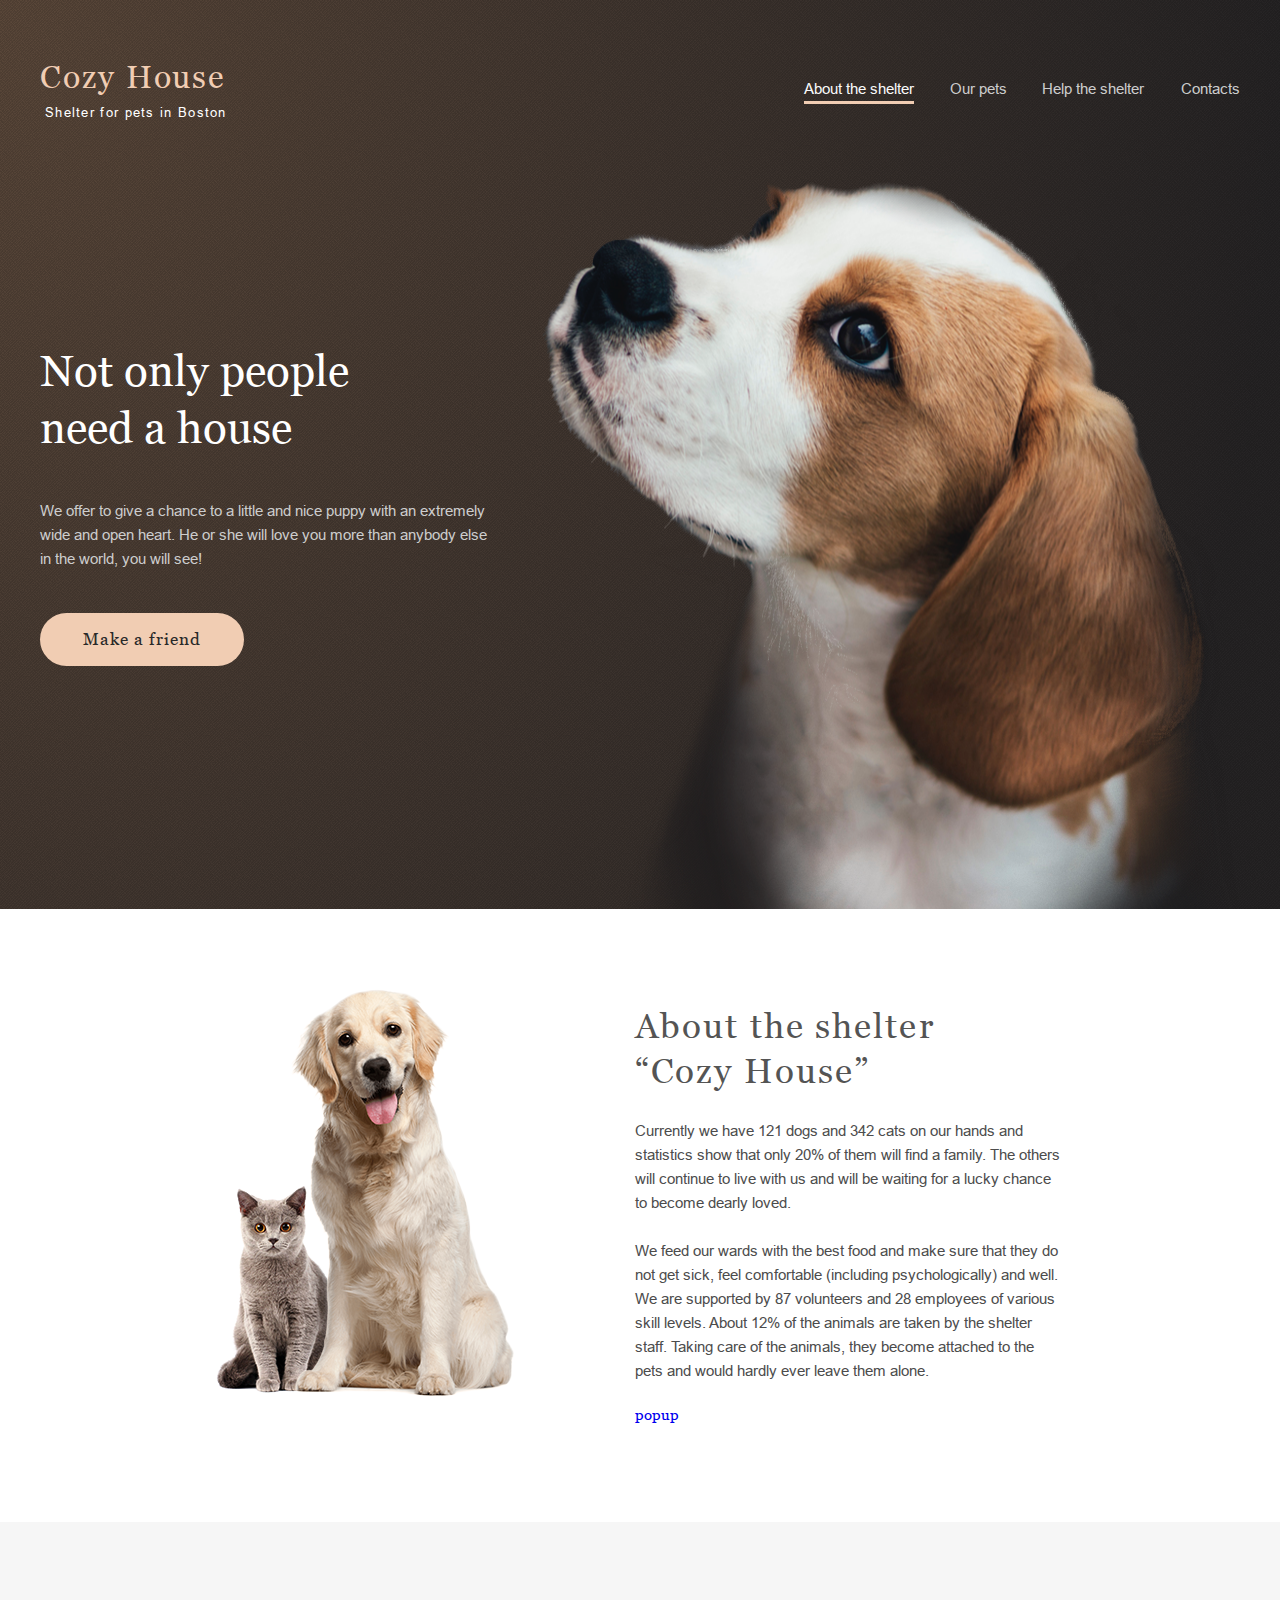
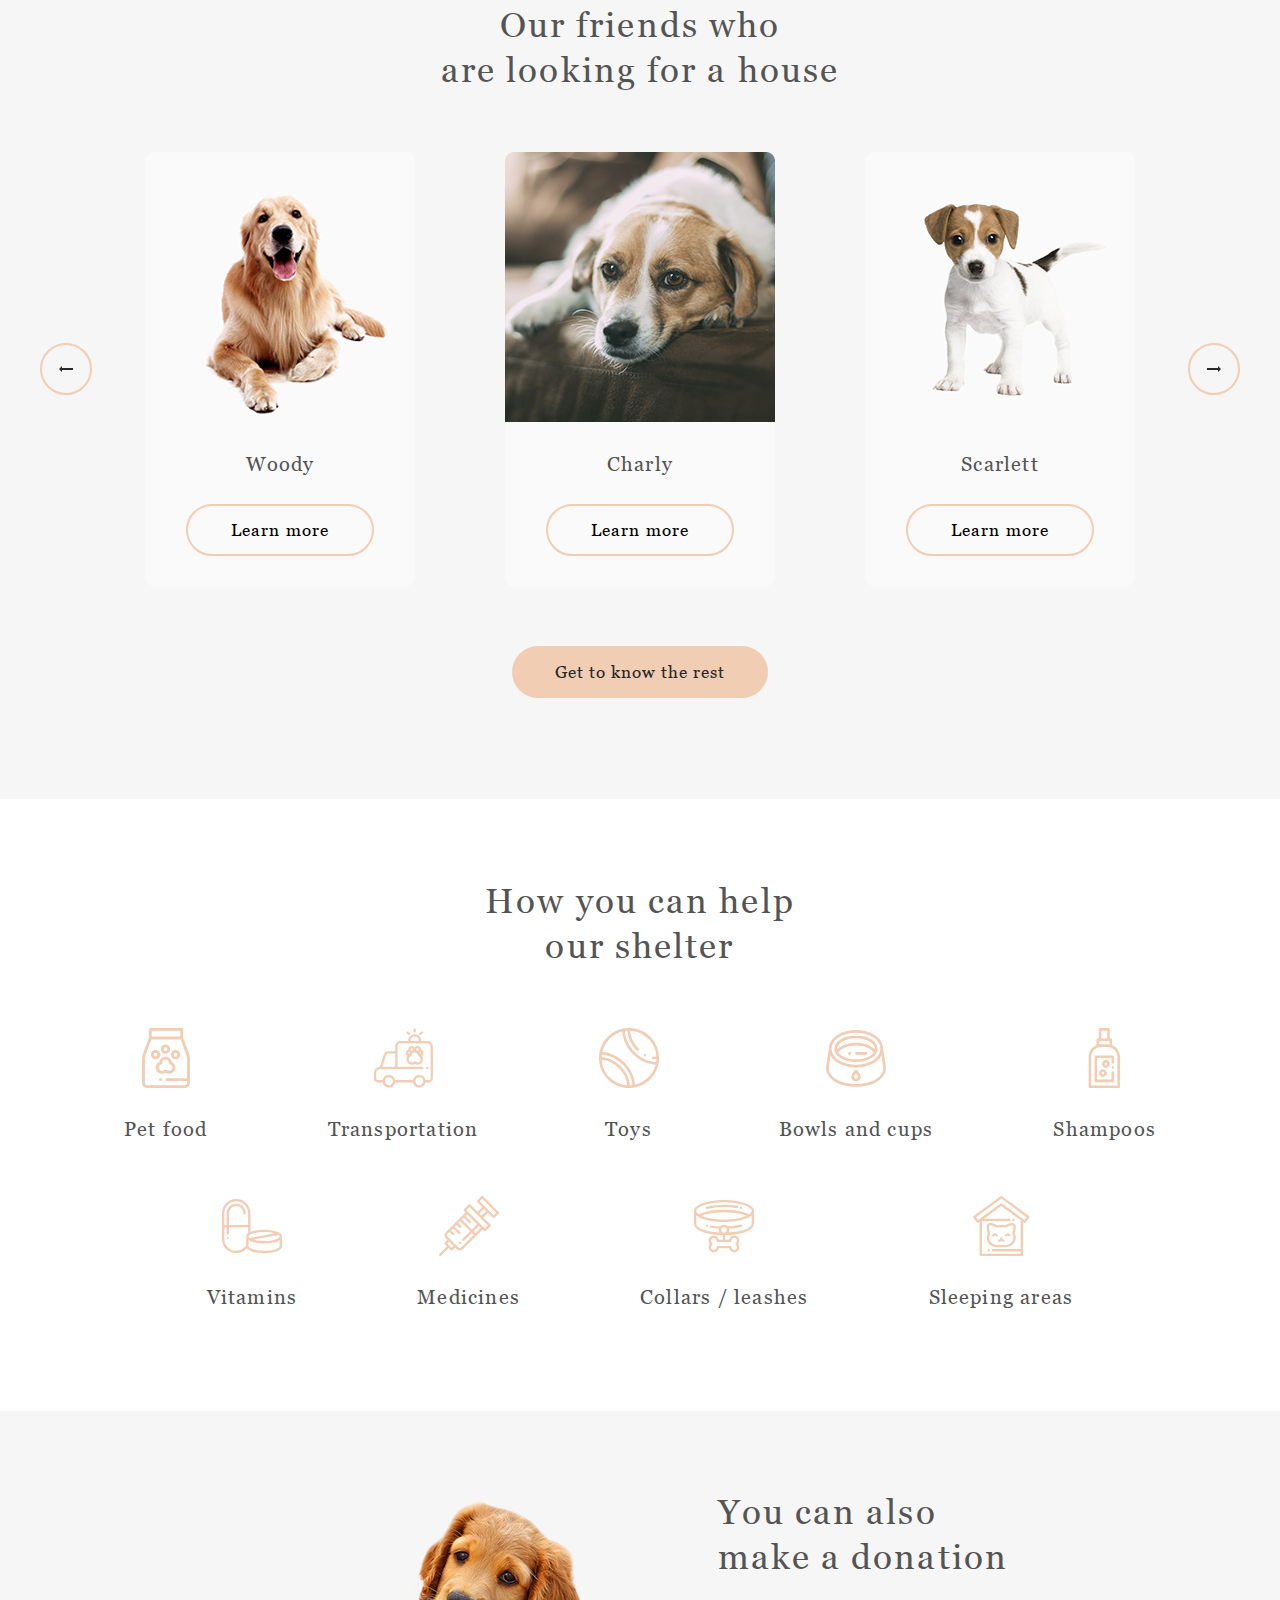
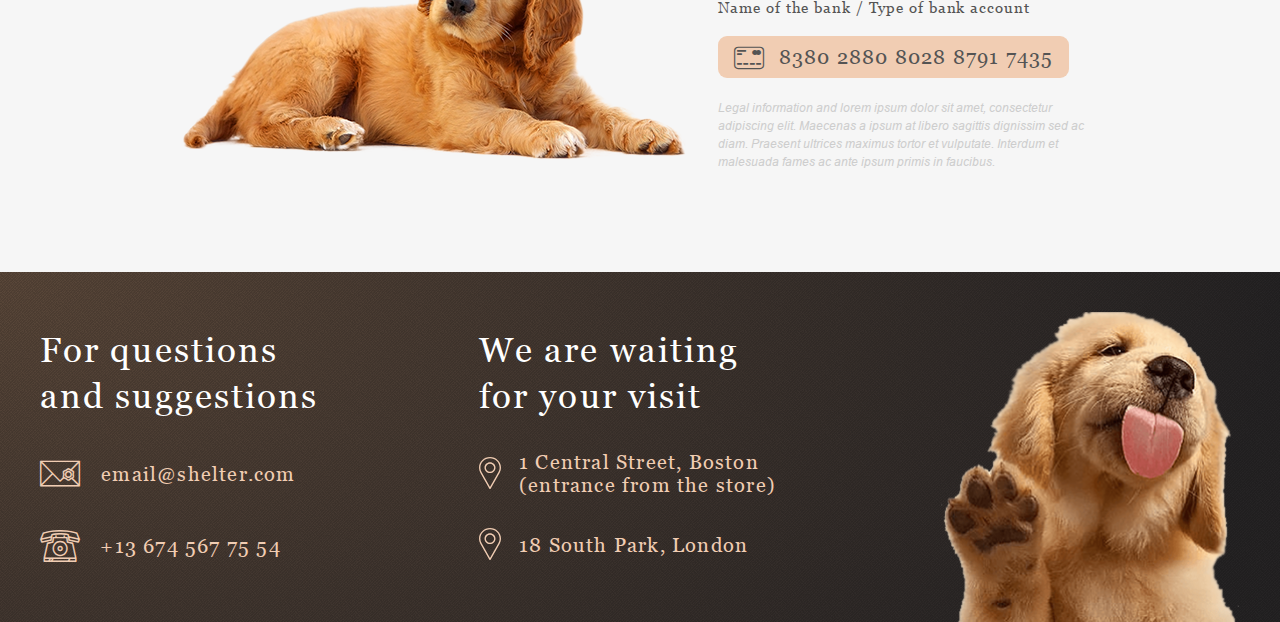
==== commit 7cdc39da: "feat: add popup" ====
--- a/pages/main/index.html
+++ b/pages/main/index.html
@@ -10,7 +10,7 @@
     <link rel="stylesheet" href="style.css">
 </head>
 
-<body>
+<body class="lock-padding">
     <div class="wrapper">
 
         <header class="header">
@@ -66,7 +66,7 @@
             </section>
             <section class="about">
                 <div class="about__container _container">
-                    <div class="about__pets _ibg">
+                    <div class="about__pets">
                         <img src="../../assets/images/about-pets.png" alt="pets">
                     </div>
                     <div class="about__content">
@@ -81,6 +81,7 @@
                             volunteers and 28 employees of various skill levels. About 12% of the animals are taken by
                             the shelter staff. Taking care of the animals, they become attached to the pets and would
                             hardly ever leave them alone.</p>
+                            <a href="#popup" class="popup-link">popup</a>
                     </div>
                 </div>
             </section>
@@ -160,7 +161,7 @@
                     <div class="donation__content">
                         <h3 class="donation__title title_dark">You can also make a donation</h3>
                         <h5>Name of the bank / Type of bank account</h5>
-                        <a href="#" class="donation__credit-card _icon-credit-card">8380 2880 8028 8791 7435</a>
+                        <a href="#popup" class="donation__credit-card _icon-credit-card">8380 2880 8028 8791 7435</a>
                         <p class="donation__text text">Legal information and lorem ipsum dolor sit amet, consectetur
                             adipiscing elit. Maecenas a ipsum at libero sagittis dignissim sed ac diam. Praesent
                             ultrices maximus tortor et vulputate. Interdum et malesuada fames ac ante ipsum primis in
@@ -196,10 +197,49 @@
                 </div>
             </div>
         </footer>
-    </div>
-    <script src="../js/script.js"></script>
-    <script src="../js/modules/burger.js"></script>
-    <script src="../js/modules/slider.js"></script>
+
+        <div id="popup" class="popup">
+            <div class="popup__body">
+                <div class="popup__container">
+                    <button class="button-round close-popup"><img
+                        src="../../assets/icons/close.svg" alt="close"></button>
+                    <div class="popup__content">
+                        <!-- <img src="../../assets/images/jennifer.png" alt="jennifer" class="popup__image">
+                        <div class="popup__text">
+                            <div class="popup__title">Jennifer</div>
+                            <h4 class="popup__subtitle">Dog - Labrador</h4>
+                            <p class="popup__description">Jennifer is a sweet 2 months old Labrador that is patiently
+                                waiting to
+                                find a new forever home. This girl really enjoys being able to go outside to run and
+                                play, but
+                                won't hesitate to play up a storm in the house if she has all of her favorite toys.</p>
+                            <ul class="popup__list">
+                                <li class="popup__item">
+                                    <h5>Age:</h5> 2 months
+                                </li>
+                                <li class="popup__item">
+                                    <h5>Inoculations:</h5> none
+                                </li>
+                                <li class="popup__item">
+                                    <h5>Diseases:</h5> none
+                                </li>
+                                <li class="popup__item">
+                                    <h5>Parasites:</h5> none
+                                </li>
+                            </ul>
+                        </div> -->
+                    </div>
+                </div>
+            </div>
+        </div>
+
+        <!-- <iframe src="../html/popups.html"></iframe> -->
+
+
+
+        <script src="../js/script.js" type="module"></script>
+        <script src="../js/modules/slider.js"></script>
+        <script src="../js/modules/popup.js"></script>
 </body>
 
 </html>--- a/pages/css/common.css
+++ b/pages/css/common.css
@@ -380,7 +380,7 @@
     margin-top: -2px;
 }
 
-@media (max-width: 750px) {
+@media (max-width: 767px) {
     .burger__button {
         z-index: 5;
         display: block;
@@ -423,7 +423,7 @@
         transform: scale(1) translate(0px, -50%);
     }
 
-    .burger__button._active{
+    .burger__button._active {
         top: 49px;
         right: 65px;
         transform: rotate(90deg) translate(0px, -50%);
@@ -446,7 +446,6 @@
         padding-left: 0;
         padding-right: 0;
         transform: translate(100%, 0);
-        transition: right 3s ease 0s;
         background: #292929;
     }
 
@@ -492,9 +491,11 @@
     .menu__item:nth-child(1) {
         margin-right: 0;
     }
+
     .menu__item:nth-child(2) {
         margin-right: 0;
     }
+
     .menu__item:nth-child(3) {
         margin-right: 0;
     }
@@ -708,4 +709,246 @@
 
 .footer__puppy img {
     z-index: 3;
+}
+
+
+/*-----------------------------popup------------------------------------*/
+
+.popup {
+    position: fixed;
+    width: 100%;
+    height: 100%;
+    background: rgba(41, 41, 41, 0.6);
+    top: 0;
+    left: 0;
+    opacity: 0;
+    visibility: hidden;
+    overflow-y: auto;
+    overflow-x: hidden;
+    transition: all 0.3s ease 0s;
+}
+
+.popup.open {
+    opacity: 1;
+    visibility: visible;
+}
+
+.popup__body {
+    min-height: 100%;
+    display: flex;
+    align-items: center;
+    justify-content: center;
+}
+
+.popup__container {
+    position: relative;
+    max-width: 1004px;
+    max-height: 604px;
+}
+
+@media (max-width: 1199px) {
+    .popup__container {
+        position: relative;
+        max-width: 734px;
+        max-height: 454px;
+    }
+}
+
+@media (max-width: 767px) {
+    .popup__container {
+        position: relative;
+        max-width: 300px;
+        max-height: 445px;
+    }
+}
+
+.popup__container button {
+    position: absolute;
+    top: -52px;
+    right: 10px;
+    width: 52px;
+    height: 52px;
+    display: flex;
+    align-items: center;
+    justify-content: center;
+    border: 2px solid #F1CDB3;
+    border-radius: 100px;
+}
+
+@media (max-width: 1199px) {
+    .popup__container button {
+        right: -43px;
+    }
+}
+
+@media (max-width: 767px) {
+    .popup__container button {
+        right: -30px;
+    }
+}
+
+.popup__close {}
+
+.popup__content {
+    position: relative;
+    font-family: 'Georgia';
+    font-style: normal;
+    font-weight: 400;
+    color: #000000;
+    display: flex;
+    background: #FAFAFA;
+    border-radius: 9px;
+    max-width: 89.64%;
+    margin: 0 auto;
+}
+
+@media (max-width: 1199px) {
+    .popup__content {
+        max-width: 630px;
+    }
+}
+
+@media (max-width: 767px) {
+    .popup__content {
+        max-width: 240px;
+    }
+}
+
+.popup__content:hover {
+    box-shadow: 0px 2px 35px 14px rgba(13, 13, 13, 0.04);
+}
+
+.popup__image {
+    height: 500px;
+    width: auto;
+    border-radius: 9px;
+}
+
+@media (max-width: 1199px) {
+    .popup__image {
+        height: 350px;
+        width: auto;
+        border-radius: 9px;
+    }
+}
+
+@media (max-width: 767px) {
+    .popup__image {
+        display: none;
+    }
+}
+
+.popup__text {
+    padding: 50px 20px 73px 29px;
+}
+
+@media (max-width: 1199px) {
+    .popup__text {
+        padding: 10px 5px 20px 11px;
+    }
+}
+
+@media (max-width: 767px) {
+    .popup__text {
+        padding: 10px;
+    }
+}
+
+.popup__title {
+    font-size: 35px;
+    letter-spacing: 0.06em;
+    line-height: 130%;
+    margin-bottom: 10px;
+}
+
+@media (max-width: 767px) {
+    .popup__title {
+        text-align: center;
+    }
+}
+
+.popup__subtitle {
+    font-size: 20px;
+    letter-spacing: 0.06em;
+    line-height: 115%;
+    margin-bottom: 40px;
+}
+
+@media (max-width: 1199px) {
+    .popup__subtitle {
+        margin-bottom: 20px;
+    }
+}
+
+@media (max-width: 767px) {
+    .popup__subtitle {
+        text-align: center;
+    }
+}
+
+.popup__description {
+    font-size: 15px;
+    letter-spacing: 0.06em;
+    line-height: 110%;
+    margin-bottom: 44px;
+}
+
+@media (max-width: 1199px) {
+    .popup__description {
+        font-size: 13px;
+        letter-spacing: 0.06em;
+        line-height: 110%;
+        margin-bottom: 18px;
+    }
+}
+
+@media (max-width: 767px) {
+    .popup__description {
+        margin-bottom: 18px;
+        text-align: justify;
+    }
+}
+
+.popup__list {
+    font-size: 15px;
+    letter-spacing: 0.06em;
+    line-height: 110%;
+}
+
+.popup__list h5 {
+    display: inline-block;
+    font-size: 15px;
+    letter-spacing: 0.06em;
+    line-height: 110%;
+    font-weight: 700;
+}
+
+.popup__item {
+    position: relative;
+    padding-left: 15px;
+    letter-spacing: 0.06em;
+    margin-bottom: 11px;
+}
+
+@media (max-width: 1199px) {
+    .popup__item {
+        padding-left: 14px;
+        margin-bottom: 7px;
+    }
+}
+
+.popup__item:last-child {
+    margin-bottom: 0;
+}
+
+.popup__item::before {
+    content: "";
+    position: absolute;
+    top: 7px;
+    left: 0px;
+    display: inline-block;
+    width: 4px;
+    height: 4px;
+    border-radius: 50%;
+    background: #F1CDB3;
 }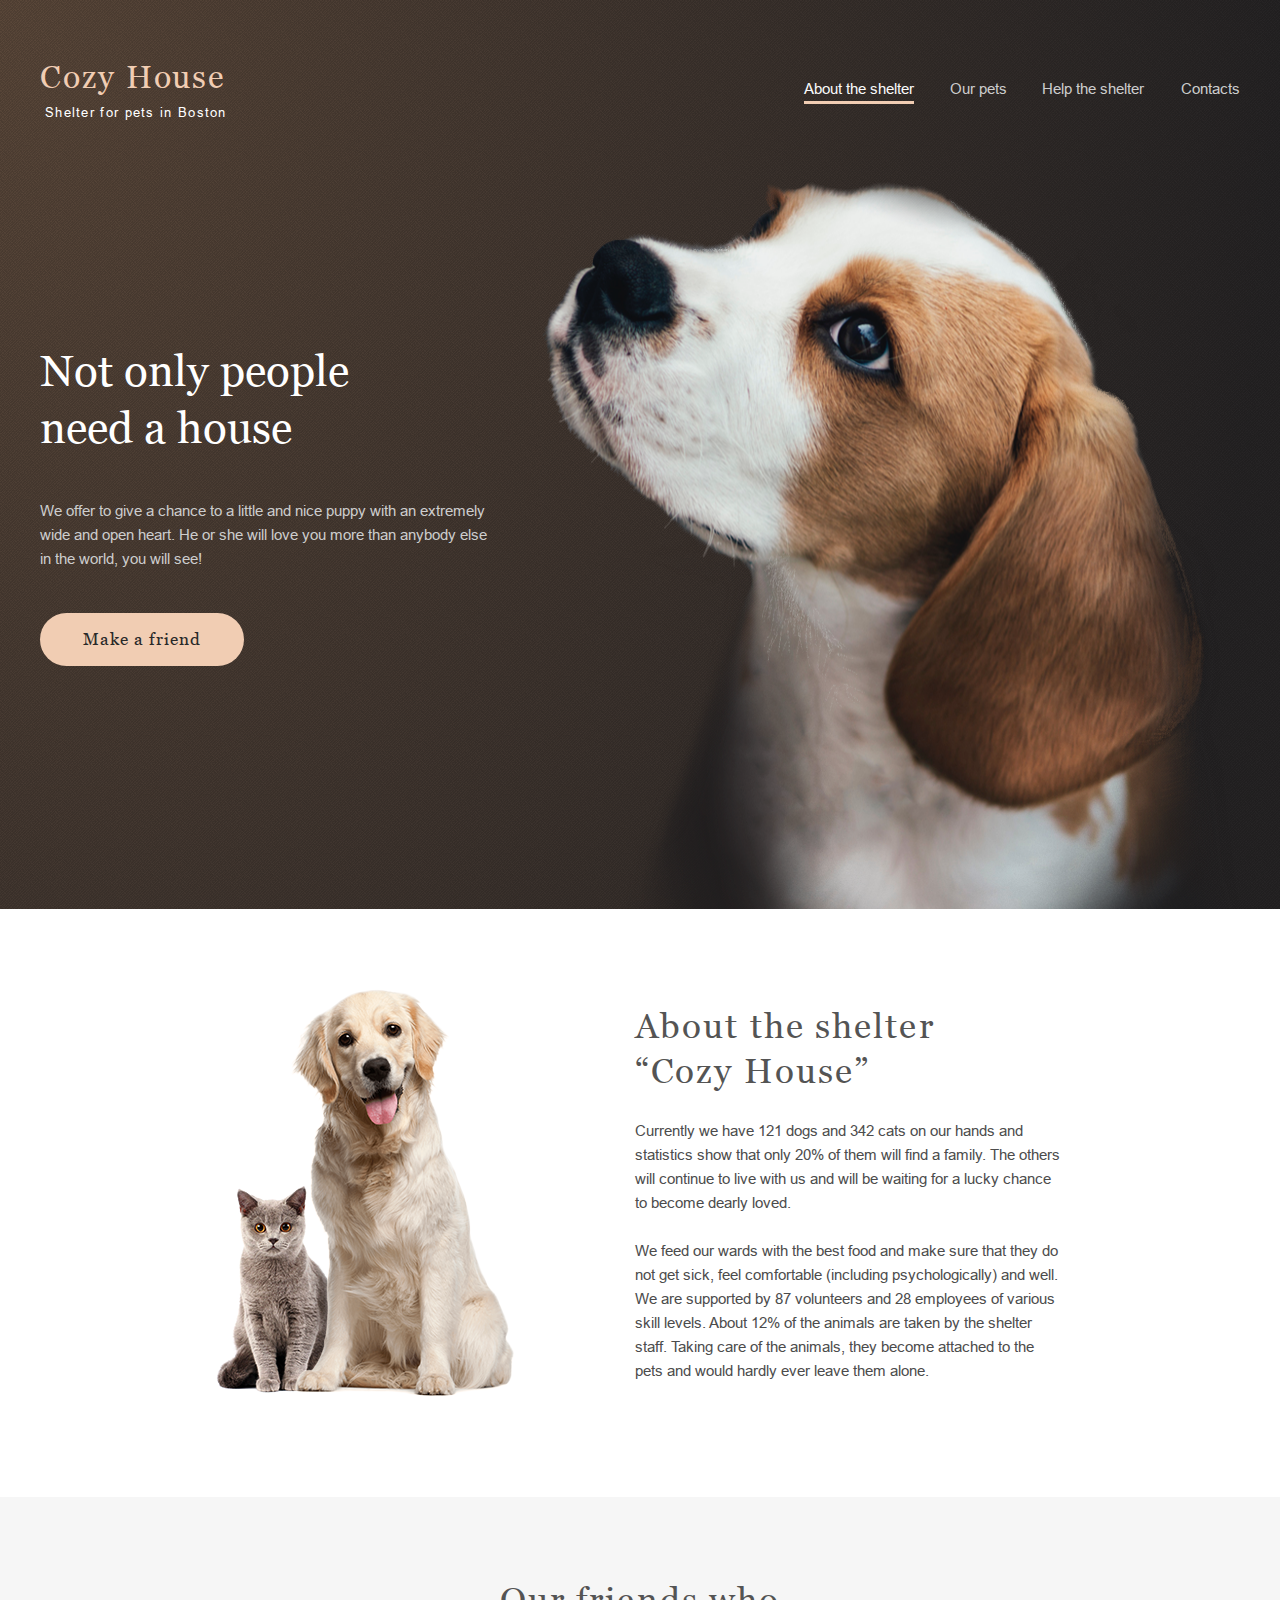
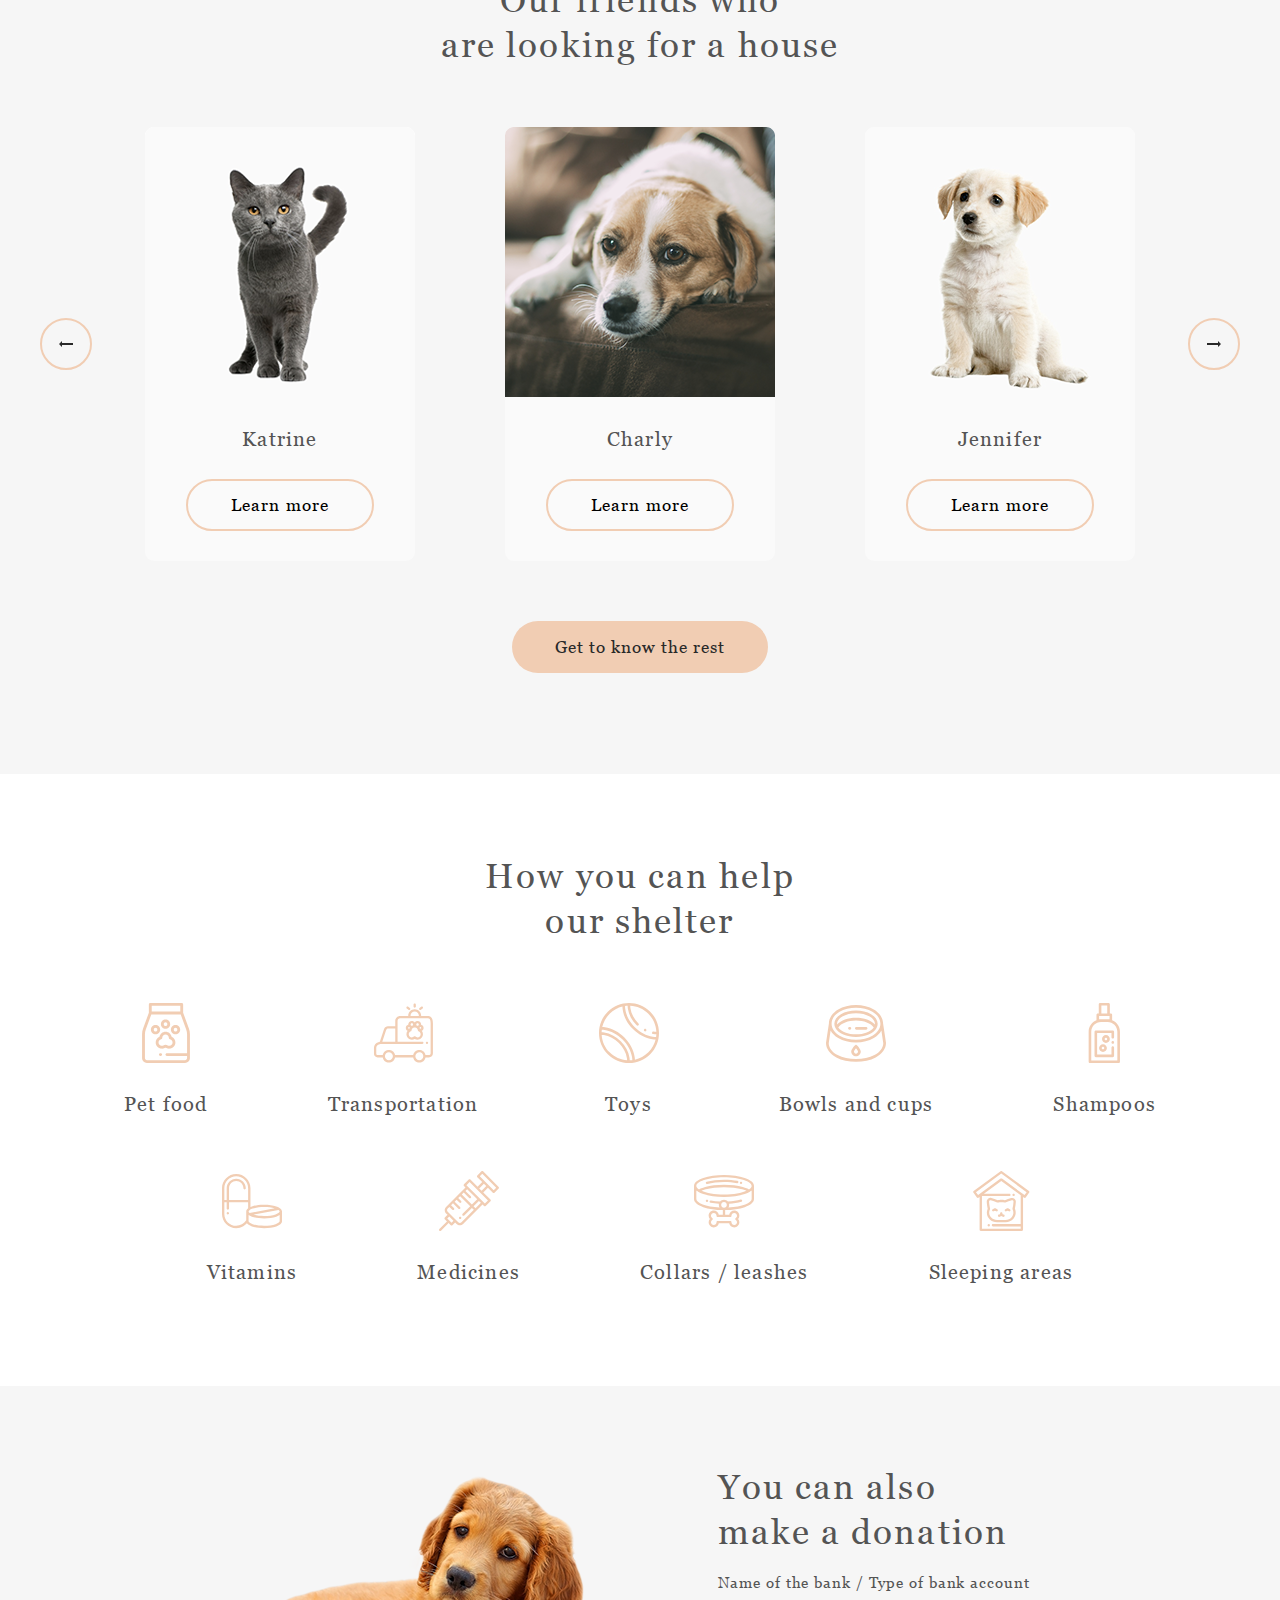
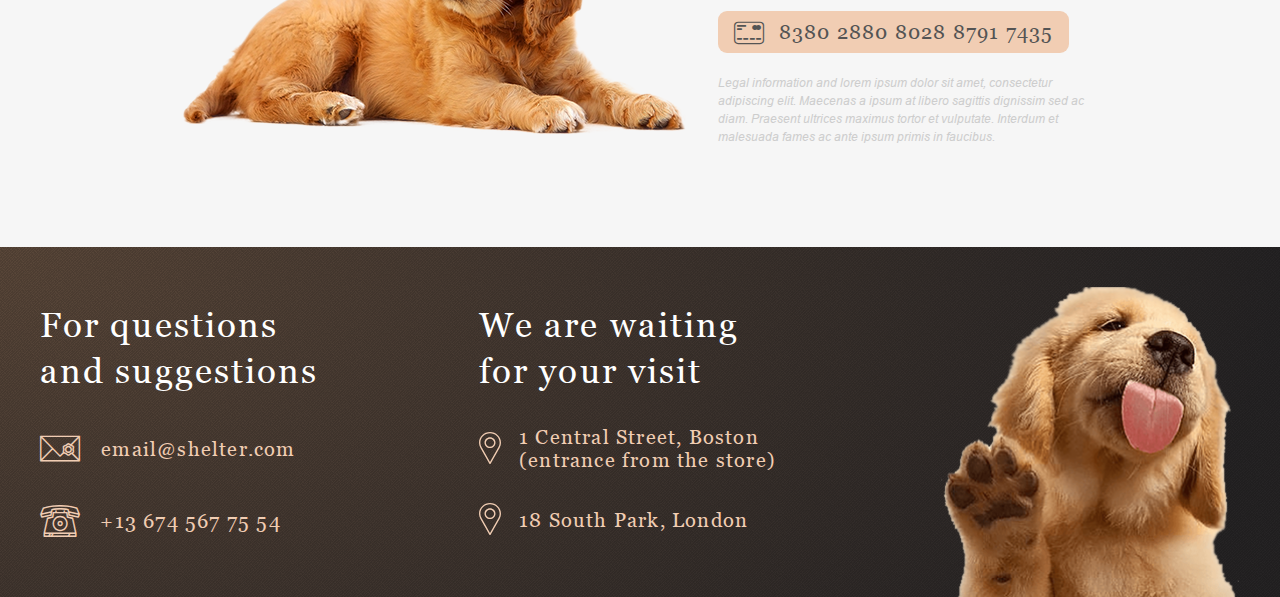
==== commit 1734279c: "feat: add pagination" ====
--- a/pages/main/index.html
+++ b/pages/main/index.html
@@ -81,7 +81,6 @@
                             volunteers and 28 employees of various skill levels. About 12% of the animals are taken by
                             the shelter staff. Taking care of the animals, they become attached to the pets and would
                             hardly ever leave them alone.</p>
-                            <a href="#popup" class="popup-link">popup</a>
                     </div>
                 </div>
             </section>
@@ -233,10 +232,6 @@
             </div>
         </div>
 
-        <!-- <iframe src="../html/popups.html"></iframe> -->
-
-
-
         <script src="../js/script.js" type="module"></script>
         <script src="../js/modules/slider.js"></script>
         <script src="../js/modules/popup.js"></script>
--- a/pages/css/common.css
+++ b/pages/css/common.css
@@ -726,6 +726,7 @@
     overflow-y: auto;
     overflow-x: hidden;
     transition: all 0.3s ease 0s;
+    z-index: 5;
 }
 
 .popup.open {
@@ -818,6 +819,11 @@
     box-shadow: 0px 2px 35px 14px rgba(13, 13, 13, 0.04);
 }
 
+.popup__container:not(:hover) .button-round {
+    background: #FDDCC4;
+    border: none;
+}
+
 .popup__image {
     height: 500px;
     width: auto;
--- a/pages/main/style.css
+++ b/pages/main/style.css
@@ -732,5 +732,4 @@
         margin-top: 33px;
         margin-bottom: -14px;
     }
-}
-
+}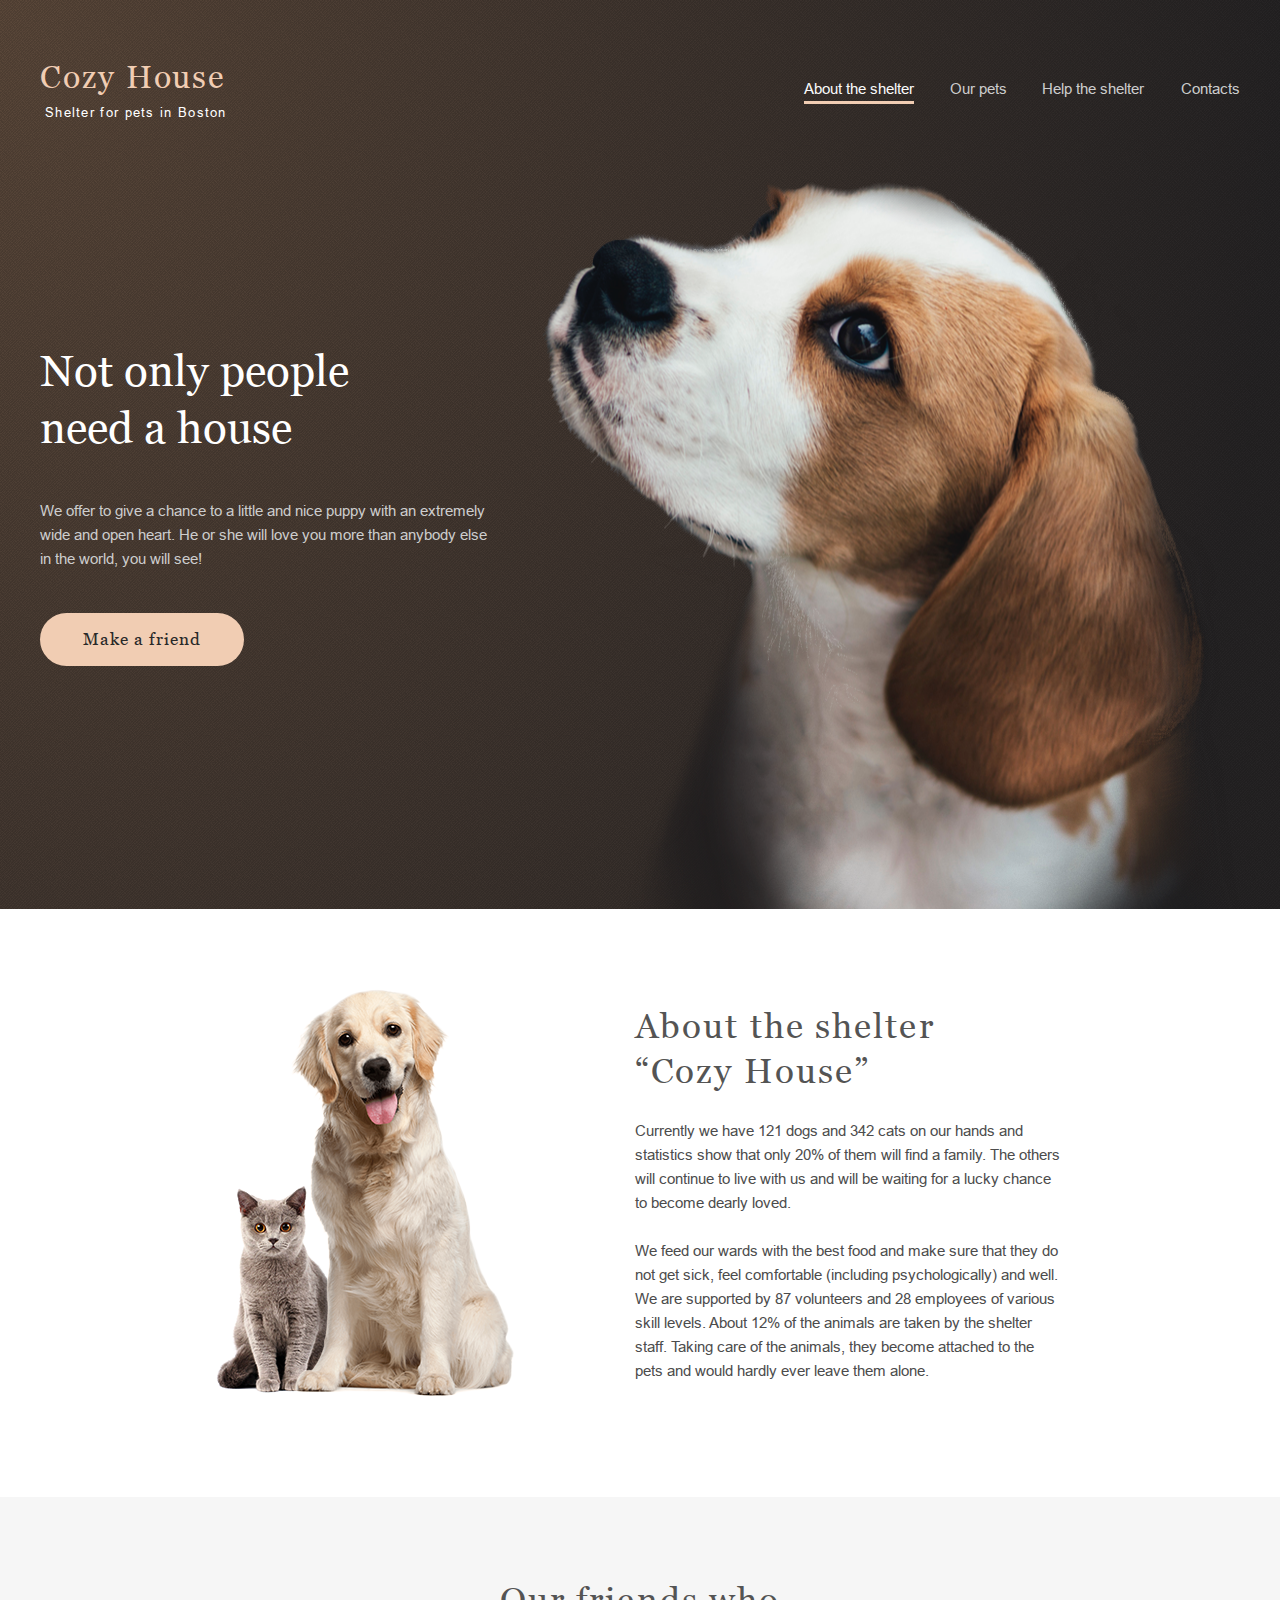
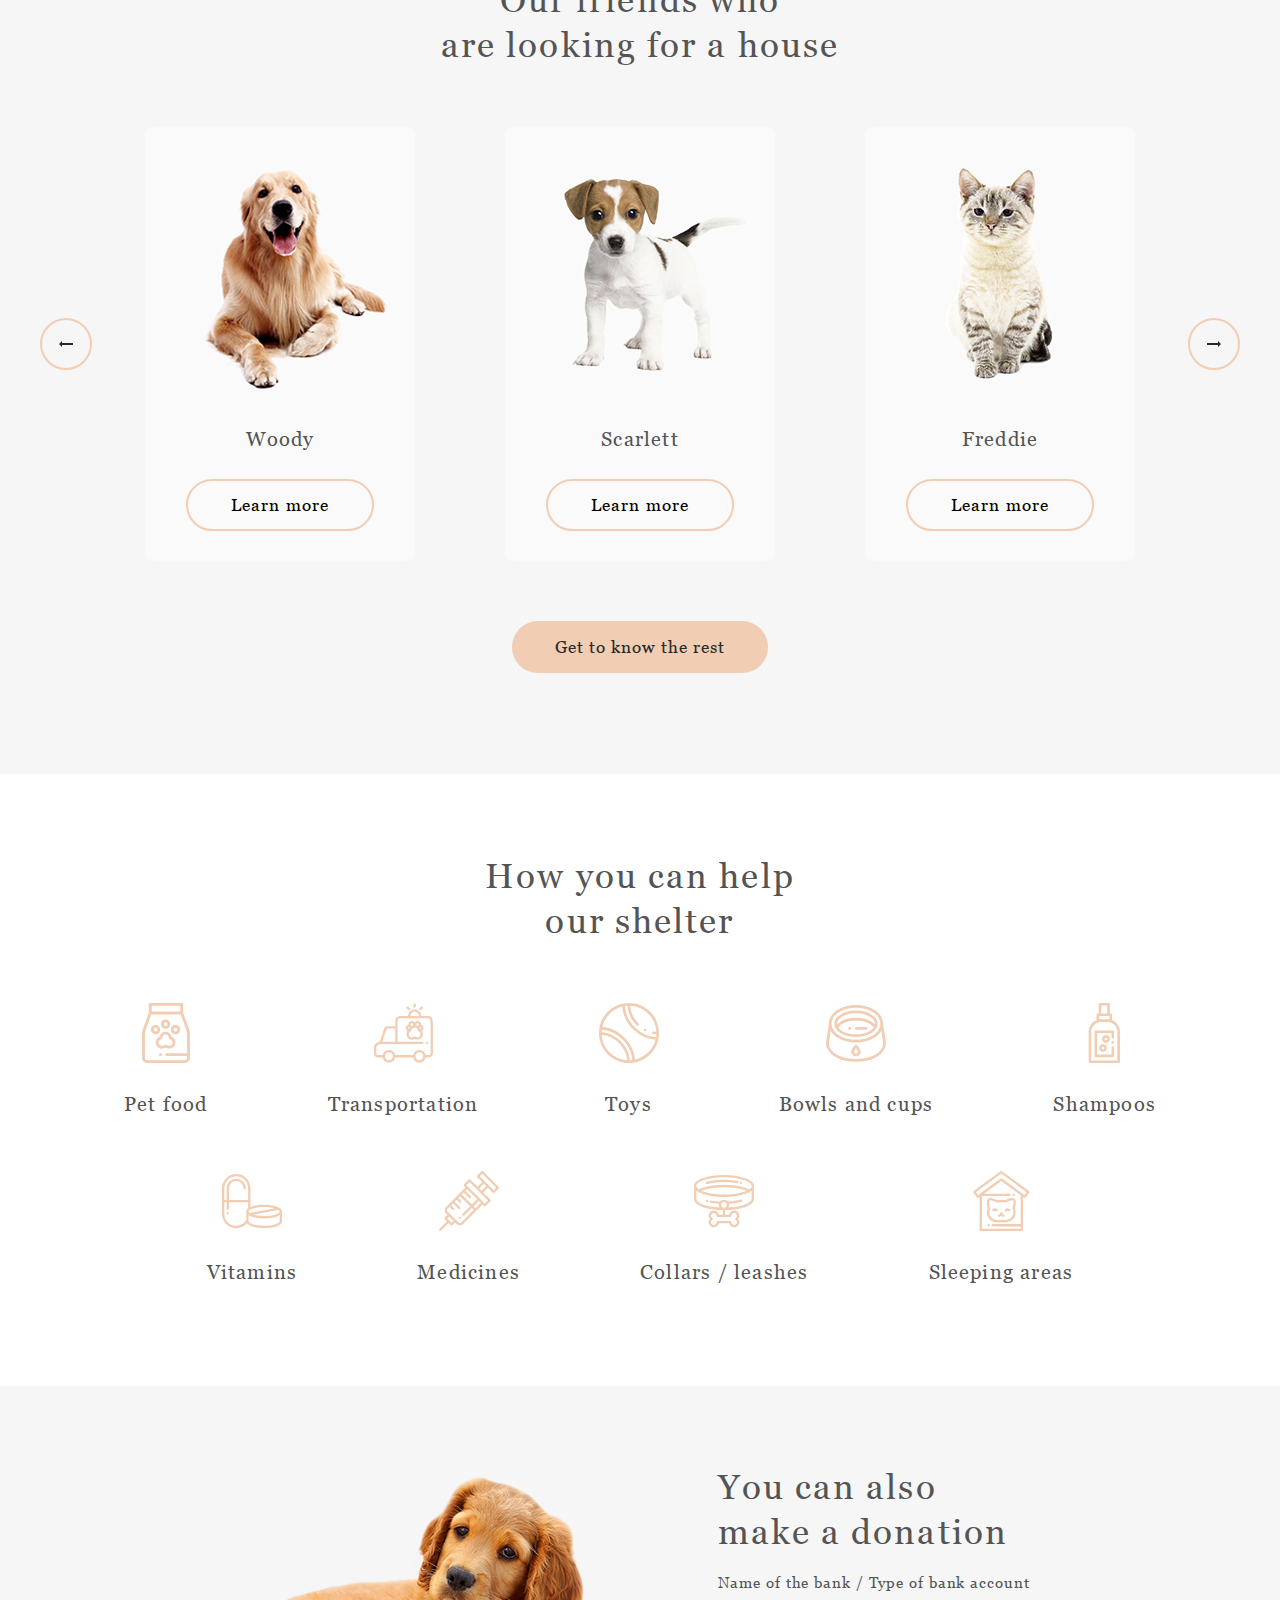
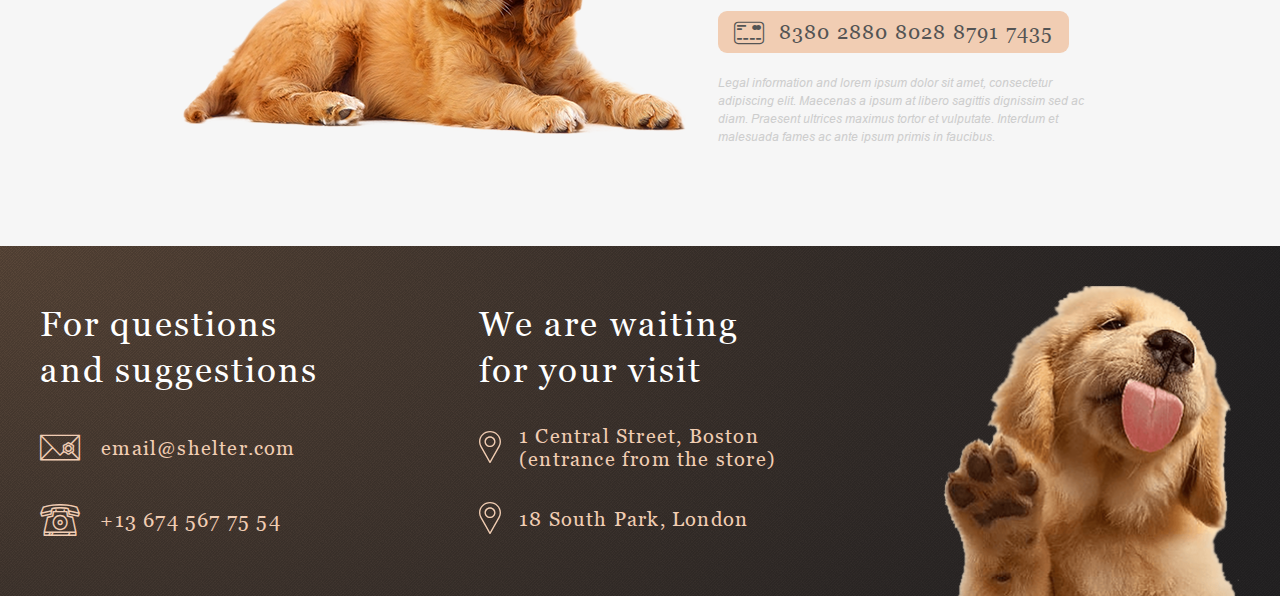
==== commit eb5210fc: "fix: fix bug" ====
--- a/pages/main/index.html
+++ b/pages/main/index.html
@@ -12,7 +12,7 @@
 
 <body class="lock-padding">
     <div class="wrapper">
-
+        <div class="blackout"></div>
         <header class="header">
             <div class="header__container _container">
 
@@ -160,7 +160,7 @@
                     <div class="donation__content">
                         <h3 class="donation__title title_dark">You can also make a donation</h3>
                         <h5>Name of the bank / Type of bank account</h5>
-                        <a href="#popup" class="donation__credit-card _icon-credit-card">8380 2880 8028 8791 7435</a>
+                        <a href="#" class="donation__credit-card _icon-credit-card">8380 2880 8028 8791 7435</a>
                         <p class="donation__text text">Legal information and lorem ipsum dolor sit amet, consectetur
                             adipiscing elit. Maecenas a ipsum at libero sagittis dignissim sed ac diam. Praesent
                             ultrices maximus tortor et vulputate. Interdum et malesuada fames ac ante ipsum primis in
--- a/pages/css/common.css
+++ b/pages/css/common.css
@@ -385,7 +385,7 @@
         z-index: 5;
         display: block;
         position: absolute;
-        top: 19px;
+        top: 30px;
         right: 53px;
         align-content: center;
         width: 30px;
@@ -427,26 +427,41 @@
         top: 49px;
         right: 65px;
         transform: rotate(90deg) translate(0px, -50%);
+        transition: transform 1.2s ease 0s;
+    }
+
+    .burger__button {
+        transform: rotate(0deg) translate(0px, -50%);
+        transition: transform 1.2s ease 0s;
+    }
+
+    .blackout._active {
+        position: fixed;
+        top: 0;
+        left: 0;
+        width: 100vw;
+        height: 100vh;
+        background: rgba(41, 41, 41, 0.6);
+        z-index: 4;
     }
 
     .header._active {
         position: fixed;
         top: 0;
-        right: 0;
-        width: 100%;
-        height: 100%;
-        background: rgba(41, 41, 41, 0.6);
-    }
-
-    .header__container._active {
-        position: fixed;
-        top: 0;
-        right: 320px;
+        left: 100%;
         width: 320px;
+        height: 100vh;
         padding-left: 0;
         padding-right: 0;
-        transform: translate(100%, 0);
+        transform: translate(-100%, 0);
+        transition: transform 0.8s ease 0s;
         background: #292929;
+        z-index: 5;
+    }
+
+    .header__container._active {
+        padding-left: 0;
+        padding-right: 0;
     }
 
     .logo._active {
@@ -461,27 +476,25 @@
     .header__menu._active {
         position: absolute;
         display: flex;
-        align-items: center;
         justify-content: center;
         top: 90px;
         right: 0;
         width: 320px;
         height: 100vh;
-        transform: translate(100%, 0);
-        transform: all 0.3s ease 0s;
         overflow: auto;
         background: #292929;
         transform: translate(0, 0);
+        z-index: 5;
     }
 
     .menu__list {
         flex-direction: column;
         text-align: center;
-        margin-top: -260px;
+        padding-top: 163px;
     }
 
     .menu__list li:not(:last-child) {
-        margin-bottom: 43px;
+        margin-bottom: 40px;
     }
 
     .menu__link {
@@ -547,7 +560,7 @@
     }
 
     .footer-content_location {
-        padding-left: 20px;
+        padding-left: 19px;
         margin-bottom: 31px;
     }
 }
@@ -710,7 +723,6 @@
 .footer__puppy img {
     z-index: 3;
 }
-
 
 /*-----------------------------popup------------------------------------*/
 
--- a/pages/main/style.css
+++ b/pages/main/style.css
@@ -1,15 +1,18 @@
 /*-----------------------------header------------------------------------*/
 
-.menu__item:nth-child(1) {
-    margin-right: 36px;
-}
-
-.menu__item:nth-child(2) {
-    margin-right: 35px;
-}
-
-.menu__item:nth-child(3) {
-    margin-right: 37px;
+@media (min-width: 767px) {
+
+    .menu__item:nth-child(1) {
+        margin-right: 36px;
+    }
+
+    .menu__item:nth-child(2) {
+        margin-right: 35px;
+    }
+
+    .menu__item:nth-child(3) {
+        margin-right: 37px;
+    }
 }
 
 .menu__link {
@@ -499,6 +502,12 @@
     min-height: 113px;
 }
 
+@media (max-width: 320px) {
+    .help-card:last-child {
+        margin: 0 auto 0 0;
+    }
+}
+
 .help-card:hover {
     cursor: pointer;
     transform: scale(1.1);
@@ -579,7 +588,7 @@
     align-items: flex-start;
     max-width: 915px;
     padding-top: 89px;
-    padding-bottom: 37px;
+    padding-bottom: 36px;
 }
 
 @media (max-width: 1200px) {
@@ -632,13 +641,13 @@
 
 @media (max-width: 768px) {
     .donation__content {
-        flex: 0 0 93.75%;
+        flex: 0 0 380px;
         padding-bottom: 56px;
         padding-left: 0;
     }
 }
 
-@media (max-width: 320px) {
+@media (max-width: 460px) {
     .donation__content {
         flex: 0 0 80%;
         text-align: center;
